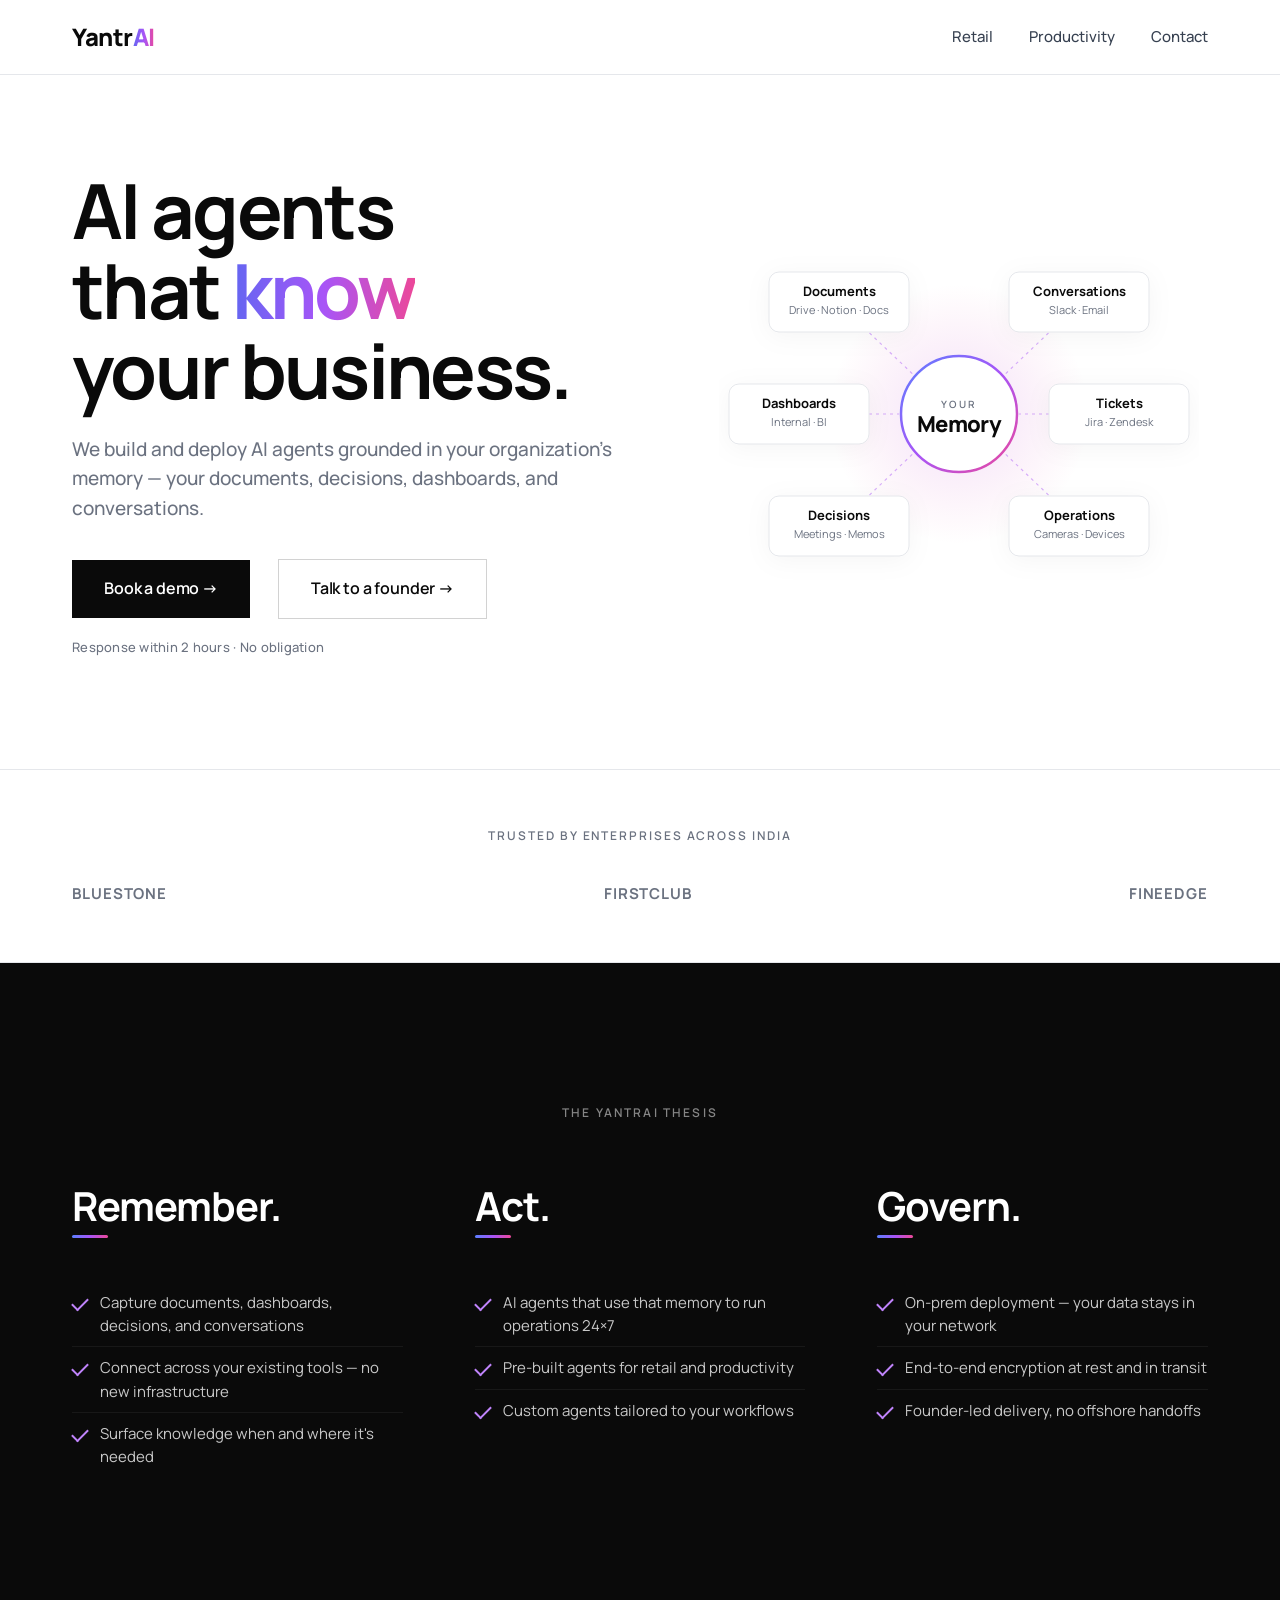
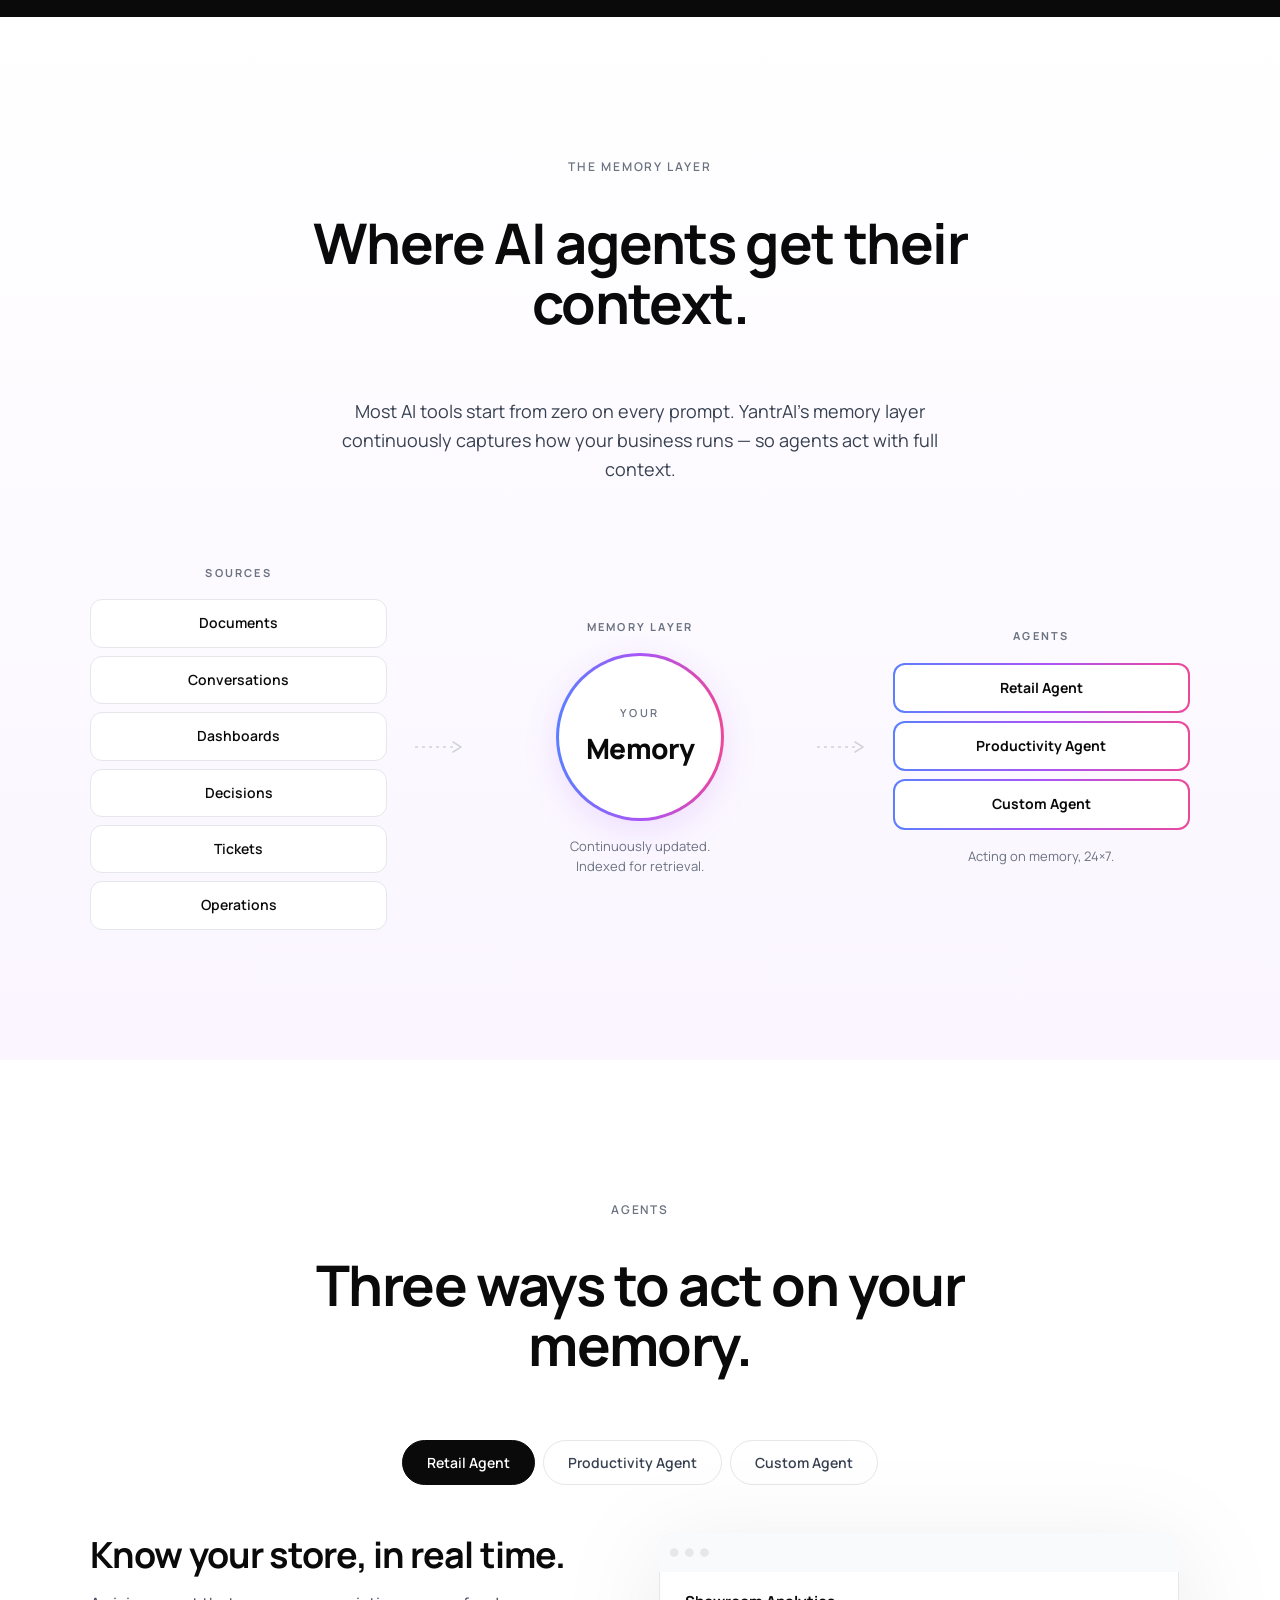
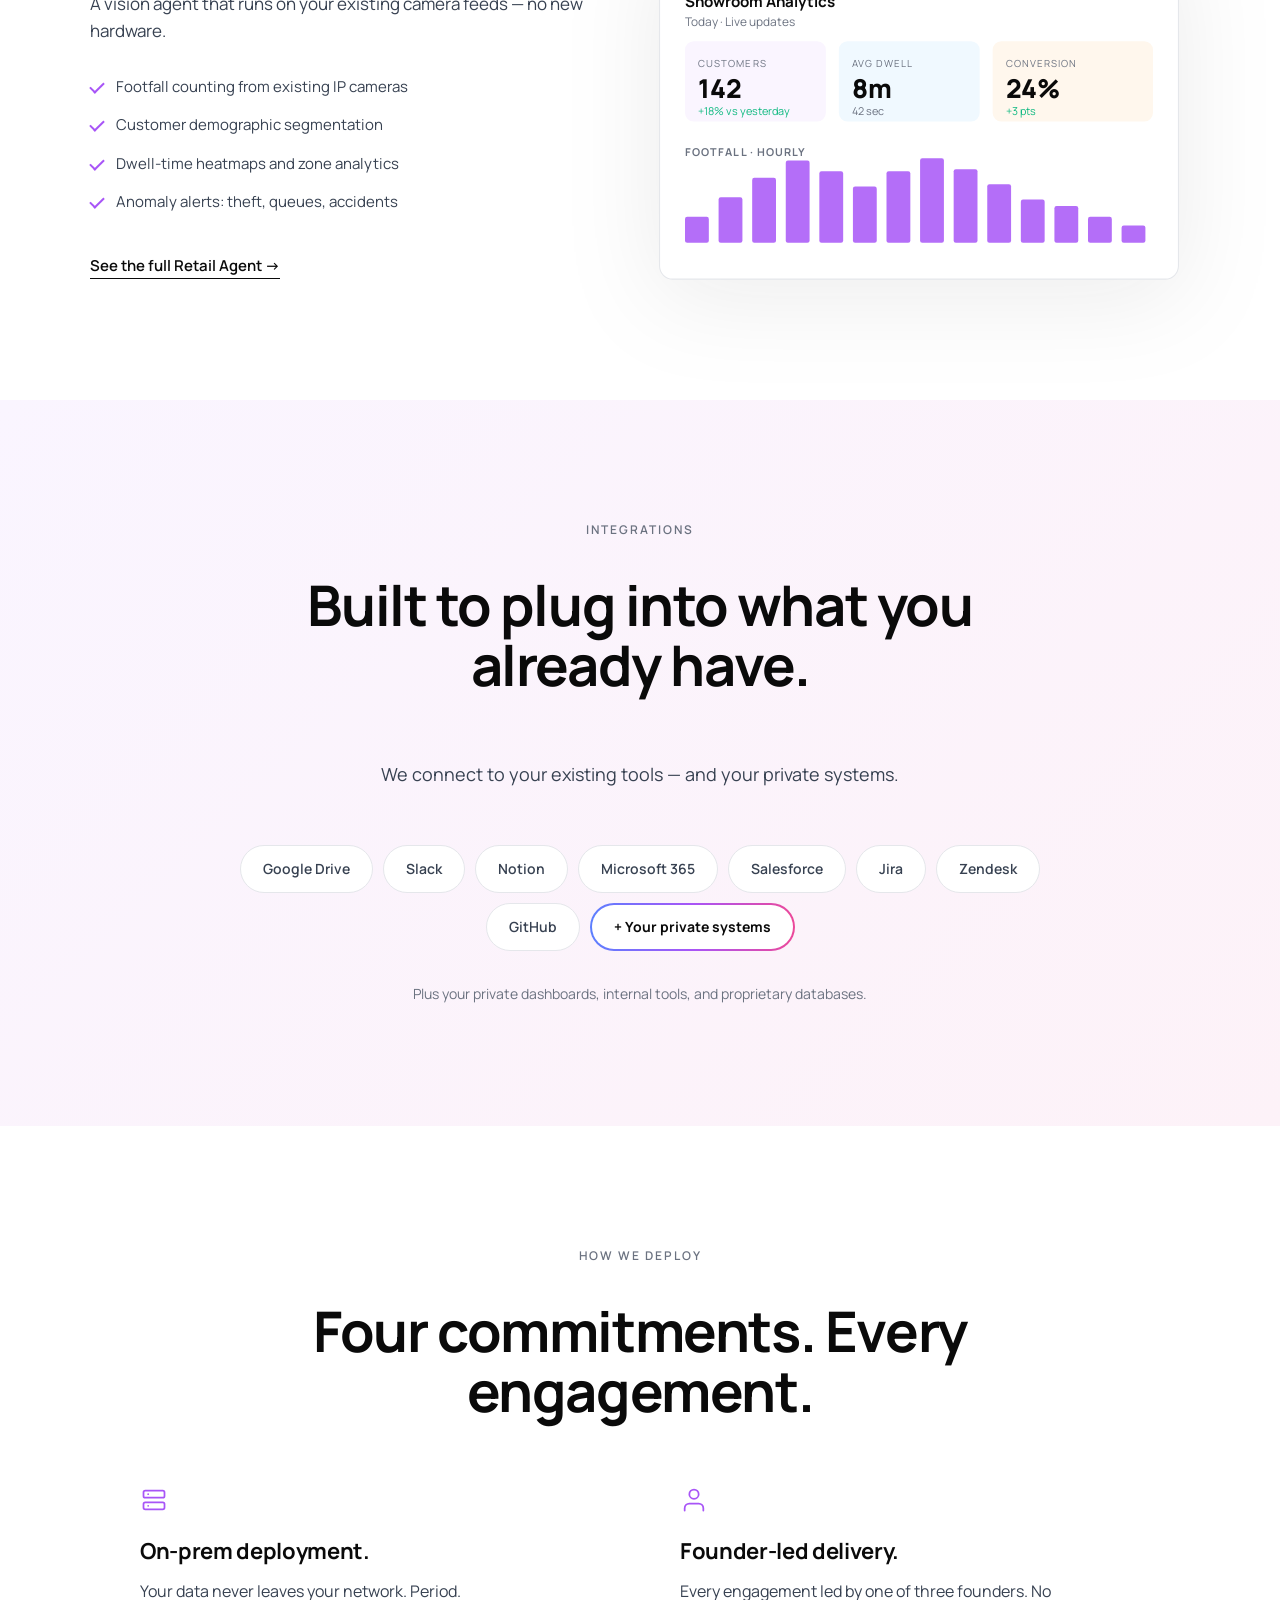
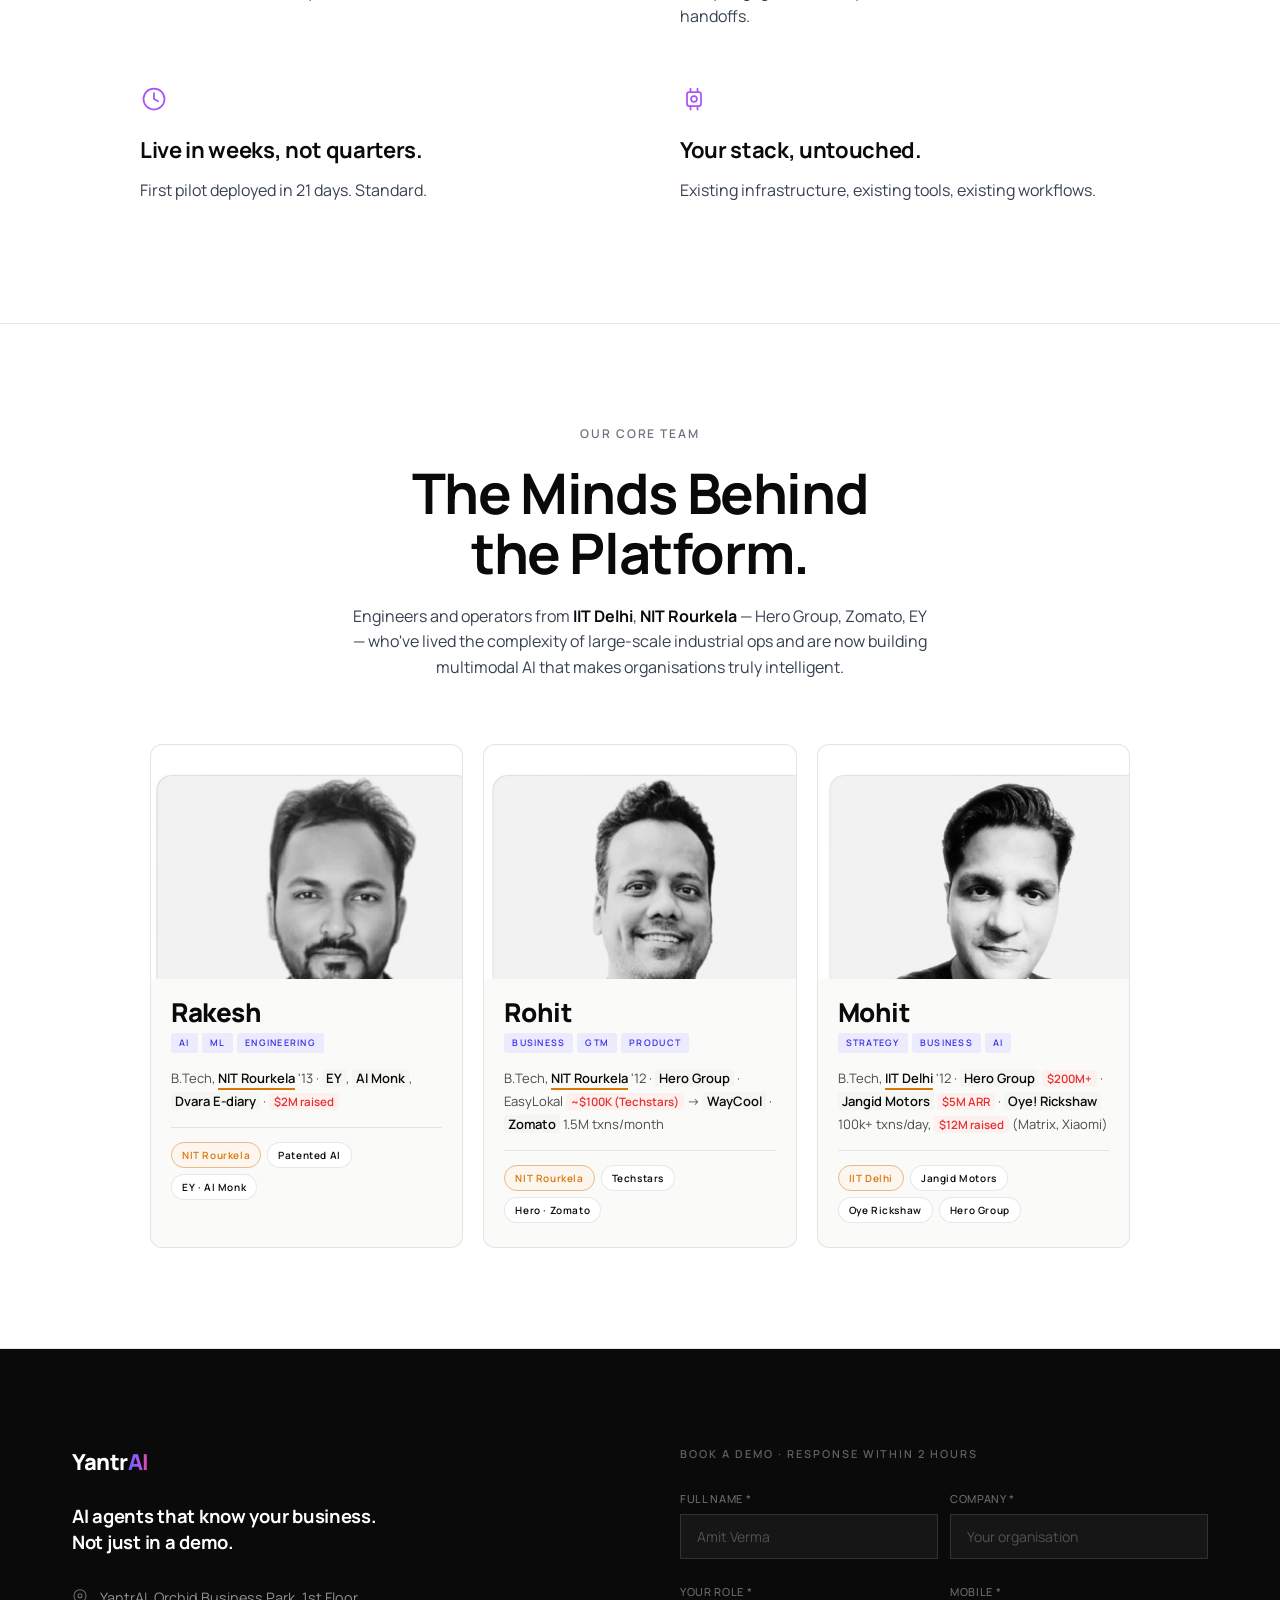
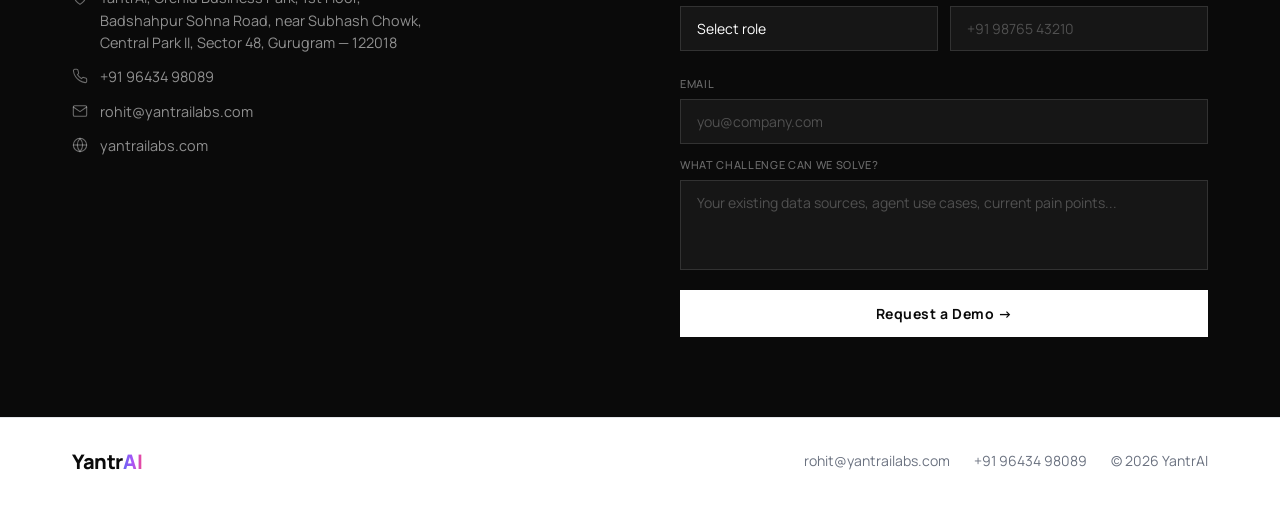
==== index.html @ 24aa90ea "Initial commit: YantrAI marketing website Sections: - Hero with memory graph illustration - Three pi" ====
<!DOCTYPE html>
<html lang="en">
<head>
  <meta charset="UTF-8" />
  <meta name="viewport" content="width=device-width, initial-scale=1.0" />
  <title>YantrAI — AI agents that run your operations</title>
  <meta name="description" content="AI agents that work 24x7 on your existing infrastructure. Founder-led delivery for enterprises." />
  <link rel="preconnect" href="https://fonts.googleapis.com" />
  <link rel="preconnect" href="https://fonts.gstatic.com" crossorigin />
  <link href="https://fonts.googleapis.com/css2?family=Manrope:wght@400;500;600;700;800&display=swap" rel="stylesheet" />
  <link rel="stylesheet" href="styles.css" />
</head>
<body>
  <header class="nav">
    <div class="nav-inner">
      <a href="/" class="logo" aria-label="YantrAI home">
        <span>Yantr</span><span class="grad">AI</span>
      </a>
      <nav class="nav-links">
        <a href="retail-agent.html">Retail</a>
        <a href="productivity-agent.html">Productivity</a>
        <a href="contact.html">Contact</a>
      </nav>
    </div>
  </header>

  <main>
    <section class="hero hero-2col">
      <div class="container hero-grid">
        <div class="hero-copy">
          <h1>AI agents that <span class="grad-text">know</span> your business.</h1>
          <p class="hero-sub">We build and deploy AI agents grounded in your organization's memory — your documents, decisions, dashboards, and conversations.</p>
          <div class="hero-ctas">
            <a href="#book-demo" class="btn btn-primary">Book a demo →</a>
            <a href="tel:+919643498089" class="btn btn-secondary">Talk to a founder →</a>
          </div>
          <p class="hero-promise">Response within 2 hours · No obligation</p>
        </div>
        <div class="hero-visual" aria-hidden="true">
          <svg viewBox="0 0 480 420" class="memory-graph" xmlns="http://www.w3.org/2000/svg">
            <defs>
              <linearGradient id="memGrad" x1="0%" y1="0%" x2="100%" y2="100%">
                <stop offset="0%" stop-color="#5B7FFF"/>
                <stop offset="50%" stop-color="#A855F7"/>
                <stop offset="100%" stop-color="#EC4899"/>
              </linearGradient>
              <radialGradient id="memGlow" cx="50%" cy="50%">
                <stop offset="0%" stop-color="#A855F7" stop-opacity="0.18"/>
                <stop offset="100%" stop-color="#EC4899" stop-opacity="0"/>
              </radialGradient>
            </defs>
            <circle cx="240" cy="210" r="130" fill="url(#memGlow)"/>
            <g class="flow-lines" stroke="#A855F7" stroke-width="1.2" stroke-dasharray="3 4" fill="none" opacity="0.45">
              <line x1="120" y1="100" x2="220" y2="195"/>
              <line x1="360" y1="100" x2="260" y2="195"/>
              <line x1="80" y1="210" x2="180" y2="210"/>
              <line x1="400" y1="210" x2="300" y2="210"/>
              <line x1="120" y1="320" x2="220" y2="225"/>
              <line x1="360" y1="320" x2="260" y2="225"/>
            </g>
            <circle cx="240" cy="210" r="58" fill="#FFFFFF" stroke="url(#memGrad)" stroke-width="2.5"/>
            <text x="240" y="204" text-anchor="middle" font-family="Manrope, sans-serif" font-weight="600" font-size="10" fill="#6B7280" letter-spacing="2.5">YOUR</text>
            <text x="240" y="228" text-anchor="middle" font-family="Manrope, sans-serif" font-weight="800" font-size="22" fill="#0A0A0A" letter-spacing="-0.6">Memory</text>
            <g class="sat-card">
              <rect x="50" y="68" width="140" height="60" rx="10" fill="#FFFFFF" stroke="#E5E7EB"/>
              <text x="120" y="92" text-anchor="middle" font-family="Manrope, sans-serif" font-weight="700" font-size="13" fill="#0A0A0A">Documents</text>
              <text x="120" y="110" text-anchor="middle" font-family="Manrope, sans-serif" font-size="11" fill="#6B7280">Drive · Notion · Docs</text>
            </g>
            <g class="sat-card">
              <rect x="290" y="68" width="140" height="60" rx="10" fill="#FFFFFF" stroke="#E5E7EB"/>
              <text x="360" y="92" text-anchor="middle" font-family="Manrope, sans-serif" font-weight="700" font-size="13" fill="#0A0A0A">Conversations</text>
              <text x="360" y="110" text-anchor="middle" font-family="Manrope, sans-serif" font-size="11" fill="#6B7280">Slack · Email</text>
            </g>
            <g class="sat-card">
              <rect x="10" y="180" width="140" height="60" rx="10" fill="#FFFFFF" stroke="#E5E7EB"/>
              <text x="80" y="204" text-anchor="middle" font-family="Manrope, sans-serif" font-weight="700" font-size="13" fill="#0A0A0A">Dashboards</text>
              <text x="80" y="222" text-anchor="middle" font-family="Manrope, sans-serif" font-size="11" fill="#6B7280">Internal · BI</text>
            </g>
            <g class="sat-card">
              <rect x="330" y="180" width="140" height="60" rx="10" fill="#FFFFFF" stroke="#E5E7EB"/>
              <text x="400" y="204" text-anchor="middle" font-family="Manrope, sans-serif" font-weight="700" font-size="13" fill="#0A0A0A">Tickets</text>
              <text x="400" y="222" text-anchor="middle" font-family="Manrope, sans-serif" font-size="11" fill="#6B7280">Jira · Zendesk</text>
            </g>
            <g class="sat-card">
              <rect x="50" y="292" width="140" height="60" rx="10" fill="#FFFFFF" stroke="#E5E7EB"/>
              <text x="120" y="316" text-anchor="middle" font-family="Manrope, sans-serif" font-weight="700" font-size="13" fill="#0A0A0A">Decisions</text>
              <text x="120" y="334" text-anchor="middle" font-family="Manrope, sans-serif" font-size="11" fill="#6B7280">Meetings · Memos</text>
            </g>
            <g class="sat-card">
              <rect x="290" y="292" width="140" height="60" rx="10" fill="#FFFFFF" stroke="#E5E7EB"/>
              <text x="360" y="316" text-anchor="middle" font-family="Manrope, sans-serif" font-weight="700" font-size="13" fill="#0A0A0A">Operations</text>
              <text x="360" y="334" text-anchor="middle" font-family="Manrope, sans-serif" font-size="11" fill="#6B7280">Cameras · Devices</text>
            </g>
          </svg>
        </div>
      </div>
    </section>

    <section class="logos-section">
      <div class="container">
        <p class="eyebrow centered">Trusted by enterprises across India</p>
        <div class="logos">
          <span>BLUESTONE</span>
          <span>FIRSTCLUB</span>
          <span>FINEEDGE</span>
        </div>
      </div>
    </section>

    <section class="pillars-dark" id="thesis">
      <div class="container">
        <p class="eyebrow-light reveal">The YantrAI thesis</p>
        <div class="pillars-grid">
          <div class="pillar reveal">
            <h3>Remember.</h3>
            <ul class="pillar-list">
              <li>Capture documents, dashboards, decisions, and conversations</li>
              <li>Connect across your existing tools — no new infrastructure</li>
              <li>Surface knowledge when and where it's needed</li>
            </ul>
          </div>
          <div class="pillar reveal">
            <h3>Act.</h3>
            <ul class="pillar-list">
              <li>AI agents that use that memory to run operations 24×7</li>
              <li>Pre-built agents for retail and productivity</li>
              <li>Custom agents tailored to your workflows</li>
            </ul>
          </div>
          <div class="pillar reveal">
            <h3>Govern.</h3>
            <ul class="pillar-list">
              <li>On-prem deployment — your data stays in your network</li>
              <li>End-to-end encryption at rest and in transit</li>
              <li>Founder-led delivery, no offshore handoffs</li>
            </ul>
          </div>
        </div>
      </div>
    </section>

    <section class="memory-layer" id="memory-layer">
      <div class="container">
        <div class="memory-layer-head reveal">
          <p class="eyebrow centered">The memory layer</p>
          <h2 class="section-h centered">Where AI agents get their context.</h2>
          <p class="section-sub">Most AI tools start from zero on every prompt. YantrAI's memory layer continuously captures how your business runs — so agents act with full context.</p>
        </div>
        <div class="memory-flow reveal">
          <div class="flow-col">
            <p class="flow-label">Sources</p>
            <div class="flow-cards">
              <div class="flow-card">Documents</div>
              <div class="flow-card">Conversations</div>
              <div class="flow-card">Dashboards</div>
              <div class="flow-card">Decisions</div>
              <div class="flow-card">Tickets</div>
              <div class="flow-card">Operations</div>
            </div>
          </div>
          <div class="flow-arrow" aria-hidden="true">
            <svg viewBox="0 0 48 12" xmlns="http://www.w3.org/2000/svg" fill="none">
              <line x1="0" y1="6" x2="40" y2="6" stroke="#D1D5DB" stroke-width="1.5" stroke-dasharray="3 4"/>
              <path d="M 38 1 L 46 6 L 38 11" stroke="#D1D5DB" stroke-width="1.5" stroke-linecap="round" stroke-linejoin="round"/>
            </svg>
          </div>
          <div class="flow-col flow-col--center">
            <p class="flow-label">Memory layer</p>
            <div class="memory-core">
              <span class="memory-core-label">YOUR</span>
              <span class="memory-core-name">Memory</span>
            </div>
            <p class="memory-core-sub">Continuously updated.<br />Indexed for retrieval.</p>
          </div>
          <div class="flow-arrow" aria-hidden="true">
            <svg viewBox="0 0 48 12" xmlns="http://www.w3.org/2000/svg" fill="none">
              <line x1="0" y1="6" x2="40" y2="6" stroke="#D1D5DB" stroke-width="1.5" stroke-dasharray="3 4"/>
              <path d="M 38 1 L 46 6 L 38 11" stroke="#D1D5DB" stroke-width="1.5" stroke-linecap="round" stroke-linejoin="round"/>
            </svg>
          </div>
          <div class="flow-col">
            <p class="flow-label">Agents</p>
            <div class="flow-cards">
              <div class="flow-card flow-card--accent">Retail Agent</div>
              <div class="flow-card flow-card--accent">Productivity Agent</div>
              <div class="flow-card flow-card--accent">Custom Agent</div>
            </div>
            <p class="flow-col-foot">Acting on memory, 24×7.</p>
          </div>
        </div>
      </div>
    </section>

    <section class="agents-section" id="agents">
      <div class="container">
        <div class="agents-head reveal">
          <p class="eyebrow centered">Agents</p>
          <h2 class="section-h centered">Three ways to act on your memory.</h2>
        </div>
        <div class="agent-tabs reveal">
          <div class="tab-buttons" role="tablist">
            <button class="tab-btn is-active" data-tab="retail" role="tab" aria-selected="true">Retail Agent</button>
            <button class="tab-btn" data-tab="productivity" role="tab" aria-selected="false">Productivity Agent</button>
            <button class="tab-btn" data-tab="custom" role="tab" aria-selected="false">Custom Agent</button>
          </div>

          <div class="tab-panel is-active" data-panel="retail" role="tabpanel">
            <div class="tab-content">
              <div class="tab-text">
                <h3>Know your store, in real time.</h3>
                <p class="tab-lead">A vision agent that runs on your existing camera feeds — no new hardware.</p>
                <ul class="agent-caps">
                  <li>Footfall counting from existing IP cameras</li>
                  <li>Customer demographic segmentation</li>
                  <li>Dwell-time heatmaps and zone analytics</li>
                  <li>Anomaly alerts: theft, queues, accidents</li>
                </ul>
                <a href="retail-agent.html" class="link-arrow">See the full Retail Agent →</a>
              </div>
              <div class="tab-visual">
                <svg viewBox="0 0 480 320" class="agent-mock" xmlns="http://www.w3.org/2000/svg">
                  <rect x="0.5" y="0.5" width="479" height="319" rx="12" fill="#FFFFFF" stroke="#E5E7EB"/>
                  <rect x="0" y="0" width="480" height="36" rx="12" fill="#F9FAFB"/>
                  <rect x="0" y="24" width="480" height="12" fill="#F9FAFB"/>
                  <circle cx="14" cy="18" r="4" fill="#E5E7EB"/>
                  <circle cx="28" cy="18" r="4" fill="#E5E7EB"/>
                  <circle cx="42" cy="18" r="4" fill="#E5E7EB"/>
                  <text x="24" y="68" font-family="Manrope, sans-serif" font-weight="700" font-size="14" fill="#0A0A0A">Showroom Analytics</text>
                  <text x="24" y="86" font-family="Manrope, sans-serif" font-size="11" fill="#6B7280">Today · Live updates</text>
                  <g>
                    <rect x="24" y="100" width="130" height="74" rx="8" fill="#FAF5FF"/>
                    <text x="36" y="124" font-family="Manrope, sans-serif" font-size="9" fill="#6B7280" letter-spacing="1">CUSTOMERS</text>
                    <text x="36" y="152" font-family="Manrope, sans-serif" font-weight="800" font-size="24" fill="#0A0A0A">142</text>
                    <text x="36" y="168" font-family="Manrope, sans-serif" font-size="10" fill="#10B981">+18% vs yesterday</text>
                  </g>
                  <g>
                    <rect x="166" y="100" width="130" height="74" rx="8" fill="#F0F9FF"/>
                    <text x="178" y="124" font-family="Manrope, sans-serif" font-size="9" fill="#6B7280" letter-spacing="1">AVG DWELL</text>
                    <text x="178" y="152" font-family="Manrope, sans-serif" font-weight="800" font-size="24" fill="#0A0A0A">8m</text>
                    <text x="178" y="168" font-family="Manrope, sans-serif" font-size="10" fill="#6B7280">42 sec</text>
                  </g>
                  <g>
                    <rect x="308" y="100" width="148" height="74" rx="8" fill="#FFF7ED"/>
                    <text x="320" y="124" font-family="Manrope, sans-serif" font-size="9" fill="#6B7280" letter-spacing="1">CONVERSION</text>
                    <text x="320" y="152" font-family="Manrope, sans-serif" font-weight="800" font-size="24" fill="#0A0A0A">24%</text>
                    <text x="320" y="168" font-family="Manrope, sans-serif" font-size="10" fill="#10B981">+3 pts</text>
                  </g>
                  <text x="24" y="206" font-family="Manrope, sans-serif" font-size="10" font-weight="700" fill="#6B7280" letter-spacing="1">FOOTFALL · HOURLY</text>
                  <g fill="#A855F7" opacity="0.85">
                    <rect x="24" y="262" width="22" height="24" rx="2"/>
                    <rect x="55" y="244" width="22" height="42" rx="2"/>
                    <rect x="86" y="226" width="22" height="60" rx="2"/>
                    <rect x="117" y="210" width="22" height="76" rx="2"/>
                    <rect x="148" y="220" width="22" height="66" rx="2"/>
                    <rect x="179" y="234" width="22" height="52" rx="2"/>
                    <rect x="210" y="220" width="22" height="66" rx="2"/>
                    <rect x="241" y="208" width="22" height="78" rx="2"/>
                    <rect x="272" y="218" width="22" height="68" rx="2"/>
                    <rect x="303" y="232" width="22" height="54" rx="2"/>
                    <rect x="334" y="246" width="22" height="40" rx="2"/>
                    <rect x="365" y="252" width="22" height="34" rx="2"/>
                    <rect x="396" y="262" width="22" height="24" rx="2"/>
                    <rect x="427" y="270" width="22" height="16" rx="2"/>
                  </g>
                </svg>
              </div>
            </div>
          </div>

          <div class="tab-panel" data-panel="productivity" role="tabpanel">
            <div class="tab-content">
              <div class="tab-text">
                <h3>Know your team, in real time.</h3>
                <p class="tab-lead">A productivity agent on existing devices. No screenshots. No keystroke logs.</p>
                <ul class="agent-caps">
                  <li>Focused-work measurement (no screen capture, no keystrokes)</li>
                  <li>Meeting load and context-switch tracking</li>
                  <li>Output trend analysis</li>
                  <li>Manager dashboard with team and individual views</li>
                </ul>
                <a href="productivity-agent.html" class="link-arrow">See the full Productivity Agent →</a>
              </div>
              <div class="tab-visual">
                <svg viewBox="0 0 480 320" class="agent-mock" xmlns="http://www.w3.org/2000/svg">
                  <rect x="0.5" y="0.5" width="479" height="319" rx="12" fill="#FFFFFF" stroke="#E5E7EB"/>
                  <rect x="0" y="0" width="480" height="36" rx="12" fill="#F9FAFB"/>
                  <rect x="0" y="24" width="480" height="12" fill="#F9FAFB"/>
                  <circle cx="14" cy="18" r="4" fill="#E5E7EB"/>
                  <circle cx="28" cy="18" r="4" fill="#E5E7EB"/>
                  <circle cx="42" cy="18" r="4" fill="#E5E7EB"/>
                  <text x="24" y="68" font-family="Manrope, sans-serif" font-weight="700" font-size="14" fill="#0A0A0A">Team Productivity</text>
                  <text x="24" y="86" font-family="Manrope, sans-serif" font-size="11" fill="#6B7280">Last 7 days</text>
                  <text x="24" y="160" font-family="Manrope, sans-serif" font-size="60" font-weight="800" fill="#0A0A0A" letter-spacing="-2">65%</text>
                  <text x="24" y="184" font-family="Manrope, sans-serif" font-size="10" fill="#6B7280" letter-spacing="1">AVG FOCUSED WORK</text>
                  <text x="24" y="200" font-family="Manrope, sans-serif" font-size="10" fill="#10B981">+5 pts vs last week</text>
                  <rect x="24" y="222" width="200" height="74" rx="8" fill="#FAF5FF"/>
                  <text x="36" y="244" font-family="Manrope, sans-serif" font-size="9" font-weight="700" fill="#6B7280" letter-spacing="1">7-DAY TREND</text>
                  <path d="M 36 282 L 64 270 L 92 274 L 120 258 L 148 252 L 176 264 L 204 246 L 212 248" stroke="#A855F7" stroke-width="2" fill="none"/>
                  <g>
                    <text x="252" y="120" font-family="Manrope, sans-serif" font-size="9" font-weight="700" fill="#6B7280" letter-spacing="1">TOP CONTRIBUTORS</text>
                    <circle cx="262" cy="148" r="10" fill="#F3F4F6"/>
                    <text x="280" y="152" font-family="Manrope, sans-serif" font-size="12" font-weight="600" fill="#0A0A0A">Aisha</text>
                    <rect x="328" y="144" width="100" height="6" rx="3" fill="#F3F4F6"/>
                    <rect x="328" y="144" width="84" height="6" rx="3" fill="#A855F7"/>
                    <text x="438" y="152" font-family="Manrope, sans-serif" font-size="11" fill="#6B7280">84%</text>
                    <circle cx="262" cy="180" r="10" fill="#F3F4F6"/>
                    <text x="280" y="184" font-family="Manrope, sans-serif" font-size="12" font-weight="600" fill="#0A0A0A">Vikram</text>
                    <rect x="328" y="176" width="100" height="6" rx="3" fill="#F3F4F6"/>
                    <rect x="328" y="176" width="76" height="6" rx="3" fill="#A855F7"/>
                    <text x="438" y="184" font-family="Manrope, sans-serif" font-size="11" fill="#6B7280">76%</text>
                    <circle cx="262" cy="212" r="10" fill="#F3F4F6"/>
                    <text x="280" y="216" font-family="Manrope, sans-serif" font-size="12" font-weight="600" fill="#0A0A0A">Reena</text>
                    <rect x="328" y="208" width="100" height="6" rx="3" fill="#F3F4F6"/>
                    <rect x="328" y="208" width="68" height="6" rx="3" fill="#A855F7"/>
                    <text x="438" y="216" font-family="Manrope, sans-serif" font-size="11" fill="#6B7280">68%</text>
                    <circle cx="262" cy="244" r="10" fill="#F3F4F6"/>
                    <text x="280" y="248" font-family="Manrope, sans-serif" font-size="12" font-weight="600" fill="#0A0A0A">Karthik</text>
                    <rect x="328" y="240" width="100" height="6" rx="3" fill="#F3F4F6"/>
                    <rect x="328" y="240" width="58" height="6" rx="3" fill="#A855F7"/>
                    <text x="438" y="248" font-family="Manrope, sans-serif" font-size="11" fill="#6B7280">58%</text>
                  </g>
                </svg>
              </div>
            </div>
          </div>

          <div class="tab-panel" data-panel="custom" role="tabpanel">
            <div class="tab-content">
              <div class="tab-text">
                <h3>Built for your unique workflows.</h3>
                <p class="tab-lead">Domain-specific agents designed by founders, deployed on your stack, iterated in days.</p>
                <ul class="agent-caps">
                  <li>Healthcare, manufacturing, finance, ops — agents tailored to the work</li>
                  <li>On-prem deployment, your data stays yours</li>
                  <li>Founder-led design and build</li>
                  <li>First working version in 14–21 days</li>
                </ul>
                <a href="contact.html" class="link-arrow">Talk to a founder →</a>
              </div>
              <div class="tab-visual">
                <svg viewBox="0 0 480 320" class="agent-mock" xmlns="http://www.w3.org/2000/svg">
                  <defs>
                    <linearGradient id="customAccent" x1="0%" y1="0%" x2="100%" y2="0%">
                      <stop offset="0%" stop-color="#5B7FFF"/>
                      <stop offset="100%" stop-color="#EC4899"/>
                    </linearGradient>
                  </defs>
                  <rect x="0.5" y="0.5" width="479" height="319" rx="12" fill="#FFFFFF" stroke="#E5E7EB"/>
                  <rect x="0" y="0" width="480" height="36" rx="12" fill="#F9FAFB"/>
                  <rect x="0" y="24" width="480" height="12" fill="#F9FAFB"/>
                  <circle cx="14" cy="18" r="4" fill="#E5E7EB"/>
                  <circle cx="28" cy="18" r="4" fill="#E5E7EB"/>
                  <circle cx="42" cy="18" r="4" fill="#E5E7EB"/>
                  <text x="24" y="68" font-family="Manrope, sans-serif" font-weight="700" font-size="14" fill="#0A0A0A">Agent: Healthcare Triage</text>
                  <text x="24" y="86" font-family="Manrope, sans-serif" font-size="11" fill="#6B7280">Custom · v1.2 · Active</text>
                  <g>
                    <rect x="24" y="110" width="130" height="80" rx="10" fill="#FAF5FF" stroke="#E9D5FF"/>
                    <text x="40" y="132" font-family="Manrope, sans-serif" font-size="9" font-weight="700" fill="#6B7280" letter-spacing="1">SOURCE</text>
                    <text x="40" y="154" font-family="Manrope, sans-serif" font-size="13" font-weight="700" fill="#0A0A0A">Patient Records</text>
                    <text x="40" y="172" font-family="Manrope, sans-serif" font-size="11" fill="#6B7280">EHR · Notes · Labs</text>
                  </g>
                  <line x1="156" y1="150" x2="178" y2="150" stroke="#D1D5DB" stroke-width="1.5" stroke-dasharray="3 3"/>
                  <g>
                    <rect x="180" y="106" width="130" height="88" rx="10" fill="#FFFFFF" stroke="url(#customAccent)" stroke-width="2"/>
                    <text x="196" y="128" font-family="Manrope, sans-serif" font-size="9" font-weight="700" fill="#6B7280" letter-spacing="1">AGENT</text>
                    <text x="196" y="152" font-family="Manrope, sans-serif" font-size="13" font-weight="700" fill="#0A0A0A">Triage Reasoner</text>
                    <text x="196" y="170" font-family="Manrope, sans-serif" font-size="11" fill="#6B7280">Memory + LLM</text>
                    <text x="196" y="186" font-family="Manrope, sans-serif" font-size="10" fill="#10B981">● running</text>
                  </g>
                  <line x1="312" y1="150" x2="334" y2="150" stroke="#D1D5DB" stroke-width="1.5" stroke-dasharray="3 3"/>
                  <g>
                    <rect x="336" y="110" width="120" height="80" rx="10" fill="#F0FDF4" stroke="#BBF7D0"/>
                    <text x="352" y="132" font-family="Manrope, sans-serif" font-size="9" font-weight="700" fill="#6B7280" letter-spacing="1">ACTION</text>
                    <text x="352" y="154" font-family="Manrope, sans-serif" font-size="13" font-weight="700" fill="#0A0A0A">Priority Queue</text>
                    <text x="352" y="172" font-family="Manrope, sans-serif" font-size="11" fill="#6B7280">Slack · EHR</text>
                  </g>
                  <rect x="24" y="216" width="432" height="84" rx="10" fill="#F9FAFB"/>
                  <text x="40" y="238" font-family="Manrope, sans-serif" font-size="9" font-weight="700" fill="#6B7280" letter-spacing="1">RECENT TRIAGE</text>
                  <text x="40" y="262" font-family="Manrope, sans-serif" font-size="12" fill="#0A0A0A">Patient 4012 → Urgent · Cardiology</text>
                  <text x="40" y="282" font-family="Manrope, sans-serif" font-size="12" fill="#0A0A0A">Patient 4013 → Routine · Annual checkup</text>
                </svg>
              </div>
            </div>
          </div>
        </div>
      </div>
    </section>

    <section class="connectors">
      <div class="container">
        <div class="connectors-head reveal">
          <p class="eyebrow centered">Integrations</p>
          <h2 class="section-h centered">Built to plug into what you already have.</h2>
          <p class="section-sub">We connect to your existing tools — and your private systems.</p>
        </div>
        <div class="connectors-strip reveal">
          <div class="conn-chip">Google Drive</div>
          <div class="conn-chip">Slack</div>
          <div class="conn-chip">Notion</div>
          <div class="conn-chip">Microsoft 365</div>
          <div class="conn-chip">Salesforce</div>
          <div class="conn-chip">Jira</div>
          <div class="conn-chip">Zendesk</div>
          <div class="conn-chip">GitHub</div>
          <div class="conn-chip conn-chip--accent">+ Your private systems</div>
        </div>
        <p class="connectors-foot reveal">Plus your private dashboards, internal tools, and proprietary databases.</p>
      </div>
    </section>

    <section class="commitments">
      <div class="container">
        <div class="commitments-head reveal">
          <p class="eyebrow centered">How we deploy</p>
          <h2 class="section-h centered">Four commitments. Every engagement.</h2>
        </div>
        <div class="commitments-grid">
          <div class="commit-card reveal">
            <div class="commit-icon" aria-hidden="true">
              <svg viewBox="0 0 24 24" fill="none" stroke="currentColor" stroke-width="1.5" stroke-linecap="round" stroke-linejoin="round">
                <rect x="3" y="4" width="18" height="6" rx="1.5"/>
                <rect x="3" y="14" width="18" height="6" rx="1.5"/>
                <line x1="7" y1="7" x2="7.01" y2="7"/>
                <line x1="7" y1="17" x2="7.01" y2="17"/>
              </svg>
            </div>
            <h3>On-prem deployment.</h3>
            <p>Your data never leaves your network. Period.</p>
          </div>
          <div class="commit-card reveal">
            <div class="commit-icon" aria-hidden="true">
              <svg viewBox="0 0 24 24" fill="none" stroke="currentColor" stroke-width="1.5" stroke-linecap="round" stroke-linejoin="round">
                <path d="M20 21v-2a4 4 0 0 0-4-4H8a4 4 0 0 0-4 4v2"/>
                <circle cx="12" cy="7" r="4"/>
              </svg>
            </div>
            <h3>Founder-led delivery.</h3>
            <p>Every engagement led by one of three founders. No handoffs.</p>
          </div>
          <div class="commit-card reveal">
            <div class="commit-icon" aria-hidden="true">
              <svg viewBox="0 0 24 24" fill="none" stroke="currentColor" stroke-width="1.5" stroke-linecap="round" stroke-linejoin="round">
                <circle cx="12" cy="12" r="9"/>
                <polyline points="12 7 12 12 15.5 14"/>
              </svg>
            </div>
            <h3>Live in weeks, not quarters.</h3>
            <p>First pilot deployed in 21 days. Standard.</p>
          </div>
          <div class="commit-card reveal">
            <div class="commit-icon" aria-hidden="true">
              <svg viewBox="0 0 24 24" fill="none" stroke="currentColor" stroke-width="1.5" stroke-linecap="round" stroke-linejoin="round">
                <path d="M9 6V3M15 6V3M9 21v-3M15 21v-3"/>
                <rect x="6" y="6" width="12" height="12" rx="2"/>
                <circle cx="12" cy="12" r="2.5"/>
              </svg>
            </div>
            <h3>Your stack, untouched.</h3>
            <p>Existing infrastructure, existing tools, existing workflows.</p>
          </div>
        </div>
      </div>
    </section>

    <section id="team" class="team-section">
      <div class="team-inner">
        <div class="team-header-block reveal">
          <p class="eyebrow centered">Our Core Team</p>
          <h2 class="section-h centered">The Minds Behind<br />the Platform.</h2>
          <p class="section-sub team-sub">Engineers and operators from <strong>IIT Delhi</strong>, <strong>NIT Rourkela</strong> — Hero Group, Zomato, EY — who've lived the complexity of large-scale industrial ops and are now building multimodal AI that makes organisations truly intelligent.</p>
        </div>
        <div class="team-cards">
          <div class="tc reveal">
            <div class="tc-photo">
              <img src="assets/team/rakesh.png" alt="Rakesh — Co-founder, YantrAI" />
            </div>
            <div class="tc-body">
              <div class="tc-name">Rakesh</div>
              <div class="tc-tags">
                <span class="tc-tag">AI</span>
                <span class="tc-tag">ML</span>
                <span class="tc-tag">Engineering</span>
              </div>
              <p class="tc-bio">
                B.Tech, <span class="hl-college">NIT Rourkela</span> '13 · <span class="hl-company">EY</span>, <span class="hl-company">AI Monk</span>, <span class="hl-company">Dvara E-diary</span> · <span class="metric">$2M raised</span>
              </p>
              <div class="tc-creds">
                <span class="tc-cred amber">NIT Rourkela</span>
                <span class="tc-cred">Patented AI</span>
                <span class="tc-cred">EY · AI Monk</span>
              </div>
            </div>
          </div>

          <div class="tc reveal">
            <div class="tc-photo">
              <img src="assets/team/rohit.png" alt="Rohit — Co-founder, YantrAI" />
            </div>
            <div class="tc-body">
              <div class="tc-name">Rohit</div>
              <div class="tc-tags">
                <span class="tc-tag">Business</span>
                <span class="tc-tag">GTM</span>
                <span class="tc-tag">Product</span>
              </div>
              <p class="tc-bio">
                B.Tech, <span class="hl-college">NIT Rourkela</span> '12 · <span class="hl-company">Hero Group</span> · EasyLokal <span class="metric">~$100K (Techstars)</span> → <span class="hl-company">WayCool</span> · <span class="hl-company">Zomato</span> 1.5M txns/month
              </p>
              <div class="tc-creds">
                <span class="tc-cred amber">NIT Rourkela</span>
                <span class="tc-cred">Techstars</span>
                <span class="tc-cred">Hero · Zomato</span>
              </div>
            </div>
          </div>

          <div class="tc reveal">
            <div class="tc-photo">
              <img src="assets/team/mohit.png" alt="Mohit — Co-founder, YantrAI" />
            </div>
            <div class="tc-body">
              <div class="tc-name">Mohit</div>
              <div class="tc-tags">
                <span class="tc-tag">Strategy</span>
                <span class="tc-tag">Business</span>
                <span class="tc-tag">AI</span>
              </div>
              <p class="tc-bio">
                B.Tech, <span class="hl-college">IIT Delhi</span> '12 · <span class="hl-company">Hero Group</span> <span class="metric">$200M+</span> · <span class="hl-company">Jangid Motors</span> <span class="metric">$5M ARR</span> · <span class="hl-company">Oye! Rickshaw</span> 100k+ txns/day, <span class="metric">$12M raised</span> (Matrix, Xiaomi)
              </p>
              <div class="tc-creds">
                <span class="tc-cred amber">IIT Delhi</span>
                <span class="tc-cred">Jangid Motors</span>
                <span class="tc-cred">Oye Rickshaw</span>
                <span class="tc-cred">Hero Group</span>
              </div>
            </div>
          </div>
        </div>
      </div>
    </section>

    <section id="book-demo" class="demo-section">
      <div class="demo-top">
        <div class="demo-brand">
          <a href="/" class="logo logo-on-dark">
            <span>Yantr</span><span class="grad">AI</span>
          </a>
          <div class="demo-tagline">AI agents that know your business.<br />Not just in a demo.</div>
          <div class="demo-details">
            <div class="demo-detail"><span class="di" aria-hidden="true">
              <svg viewBox="0 0 24 24" width="16" height="16" fill="none" stroke="currentColor" stroke-width="1.6" stroke-linecap="round" stroke-linejoin="round"><path d="M21 10c0 7-9 13-9 13s-9-6-9-13a9 9 0 0 1 18 0z"/><circle cx="12" cy="10" r="3"/></svg>
            </span><span>YantrAI, Orchid Business Park, 1st Floor,<br />Badshahpur Sohna Road, near Subhash Chowk,<br />Central Park II, Sector 48, Gurugram — 122018</span></div>
            <div class="demo-detail"><span class="di" aria-hidden="true">
              <svg viewBox="0 0 24 24" width="16" height="16" fill="none" stroke="currentColor" stroke-width="1.6" stroke-linecap="round" stroke-linejoin="round"><path d="M22 16.92v3a2 2 0 0 1-2.18 2 19.79 19.79 0 0 1-8.63-3.07 19.5 19.5 0 0 1-6-6 19.79 19.79 0 0 1-3.07-8.67A2 2 0 0 1 4.11 2h3a2 2 0 0 1 2 1.72c.13.96.37 1.9.72 2.81a2 2 0 0 1-.45 2.11L8.09 9.91a16 16 0 0 0 6 6l1.27-1.27a2 2 0 0 1 2.11-.45c.91.35 1.85.59 2.81.72A2 2 0 0 1 22 16.92z"/></svg>
            </span><a href="tel:+919643498089">+91 96434 98089</a></div>
            <div class="demo-detail"><span class="di" aria-hidden="true">
              <svg viewBox="0 0 24 24" width="16" height="16" fill="none" stroke="currentColor" stroke-width="1.6" stroke-linecap="round" stroke-linejoin="round"><path d="M4 4h16c1.1 0 2 .9 2 2v12c0 1.1-.9 2-2 2H4c-1.1 0-2-.9-2-2V6c0-1.1.9-2 2-2z"/><polyline points="22,6 12,13 2,6"/></svg>
            </span><a href="mailto:rohit@yantrailabs.com">rohit@yantrailabs.com</a></div>
            <div class="demo-detail"><span class="di" aria-hidden="true">
              <svg viewBox="0 0 24 24" width="16" height="16" fill="none" stroke="currentColor" stroke-width="1.6" stroke-linecap="round" stroke-linejoin="round"><circle cx="12" cy="12" r="10"/><line x1="2" y1="12" x2="22" y2="12"/><path d="M12 2a15.3 15.3 0 0 1 4 10 15.3 15.3 0 0 1-4 10 15.3 15.3 0 0 1-4-10 15.3 15.3 0 0 1 4-10z"/></svg>
            </span><a href="https://yantrailabs.com" target="_blank" rel="noopener">yantrailabs.com</a></div>
          </div>
        </div>
        <div class="demo-form-block">
          <span class="demo-form-label">Book a demo · Response within 2 hours</span>
          <form id="demoForm" novalidate>
            <div class="form-row">
              <div class="form-field"><label>Full Name *</label><input type="text" name="name" placeholder="Amit Verma" required /></div>
              <div class="form-field"><label>Company *</label><input type="text" name="company" placeholder="Your organisation" required /></div>
            </div>
            <div class="form-row">
              <div class="form-field">
                <label>Your Role *</label>
                <select name="role" required>
                  <option value="" disabled selected>Select role</option>
                  <option>Chief Technology Officer</option>
                  <option>Chief Information Officer</option>
                  <option>Chief Operations Officer</option>
                  <option>Head of IT / Engineering</option>
                  <option>Head of Operations</option>
                  <option>Founder / CEO</option>
                  <option>Other</option>
                </select>
              </div>
              <div class="form-field"><label>Mobile *</label><input type="tel" name="mobile" placeholder="+91 98765 43210" required /></div>
            </div>
            <div class="form-field"><label>Email</label><input type="email" name="email" placeholder="you@company.com" /></div>
            <div class="form-field">
              <label>What challenge can we solve?</label>
              <textarea name="challenge" placeholder="Your existing data sources, agent use cases, current pain points..."></textarea>
            </div>
            <button type="submit" class="form-submit">Request a Demo →</button>
          </form>
          <div class="form-success" id="formSuccess">
            <strong>Thank you.</strong><br />
            Rohit will reach out within 2 hours.<br />
            <span class="form-success-meta">+91 96434 98089 · rohit@yantrailabs.com</span>
          </div>
        </div>
      </div>
    </section>
  </main>

  <footer class="footer">
    <div class="container footer-row">
      <a href="/" class="logo logo-sm">
        <span>Yantr</span><span class="grad">AI</span>
      </a>
      <div class="footer-meta">
        <a href="mailto:rohit@yantrailabs.com">rohit@yantrailabs.com</a>
        <span>+91 96434 98089</span>
        <span>© 2026 YantrAI</span>
      </div>
    </div>
  </footer>

  <script src="script.js?v=3"></script>
</body>
</html>
---- styles.css ----
:root {
  --grad: linear-gradient(90deg, #5B7FFF 0%, #A855F7 50%, #EC4899 100%);
  --grad-text: linear-gradient(90deg, #6366F1 0%, #A855F7 50%, #EC4899 100%);
  --black: #0A0A0A;
  --gray-100: #F3F4F6;
  --gray-200: #EEF2F7;
  --gray-300: #E5E7EB;
  --gray-400: #D1D5DB;
  --gray-500: #6B7280;
  --gray-700: #374151;
  --lavender-50: #FAF5FF;
  --lavender-100: #F3E8FF;
  --container: 1200px;
}

/* Gradient text utility */
.grad-text {
  background: var(--grad-text);
  -webkit-background-clip: text;
  background-clip: text;
  color: transparent;
  display: inline-block;
}

* { box-sizing: border-box; margin: 0; padding: 0; }
html { scroll-behavior: smooth; }
body {
  font-family: 'Manrope', -apple-system, BlinkMacSystemFont, 'Segoe UI', sans-serif;
  font-size: 18px;
  line-height: 1.6;
  color: var(--black);
  background: #FFFFFF;
  -webkit-font-smoothing: antialiased;
  -moz-osx-font-smoothing: grayscale;
}
a { color: inherit; text-decoration: none; }
img, svg { max-width: 100%; display: block; }
em { font-style: italic; }

.container {
  max-width: var(--container);
  margin: 0 auto;
  padding: 0 32px;
}
@media (max-width: 768px) {
  .container { padding: 0 24px; }
}

/* Logo */
.logo {
  font-weight: 800;
  font-size: 24px;
  letter-spacing: -0.02em;
  display: inline-flex;
  align-items: baseline;
  color: var(--black);
}
.logo .grad {
  background: var(--grad-text);
  -webkit-background-clip: text;
  background-clip: text;
  color: transparent;
}
.logo-sm { font-size: 20px; }

/* Nav */
.nav {
  position: sticky;
  top: 0;
  z-index: 100;
  background: rgba(255, 255, 255, 0.85);
  backdrop-filter: saturate(180%) blur(14px);
  -webkit-backdrop-filter: saturate(180%) blur(14px);
  border-bottom: 1px solid var(--gray-300);
}
.nav-inner {
  max-width: var(--container);
  margin: 0 auto;
  padding: 18px 32px;
  display: flex;
  align-items: center;
  justify-content: space-between;
}
@media (max-width: 768px) {
  .nav-inner { padding: 16px 24px; }
}
.nav-links {
  display: flex;
  gap: 36px;
}
.nav-links a {
  font-size: 15px;
  font-weight: 500;
  color: var(--gray-700);
  transition: color 0.2s;
}
.nav-links a:hover { color: var(--black); }
@media (max-width: 540px) {
  .nav-links { gap: 20px; }
  .nav-links a { font-size: 14px; }
}

/* Hero */
.hero {
  padding: 120px 0 100px;
  text-align: center;
}
.hero-2col {
  padding: 96px 0 112px;
  text-align: left;
}
@media (max-width: 900px) {
  .hero, .hero-2col {
    padding: 72px 0 72px;
    text-align: center;
  }
}
.hero-grid {
  display: grid;
  grid-template-columns: minmax(0, 1.15fr) minmax(0, 1fr);
  gap: 64px;
  align-items: center;
}
@media (max-width: 900px) {
  .hero-grid {
    grid-template-columns: 1fr;
    gap: 48px;
  }
}
.hero h1 {
  font-size: clamp(40px, 6vw, 76px);
  font-weight: 700;
  line-height: 1.05;
  letter-spacing: -0.035em;
  margin-bottom: 24px;
  text-wrap: balance;
}
.hero-counter {
  color: var(--gray-500);
  font-weight: 700;
}
.hero-sub {
  font-size: clamp(16px, 1.5vw, 19px);
  color: var(--gray-500);
  margin-bottom: 36px;
  font-weight: 500;
  line-height: 1.55;
  max-width: 540px;
}
@media (max-width: 900px) {
  .hero-sub { margin-left: auto; margin-right: auto; }
}
.hero-ctas {
  display: flex;
  align-items: center;
  gap: 28px;
  flex-wrap: wrap;
}
@media (max-width: 900px) {
  .hero-ctas { justify-content: center; }
}
.hero-visual {
  position: relative;
  width: 100%;
  display: flex;
  align-items: center;
  justify-content: center;
}
.memory-graph {
  width: 100%;
  max-width: 480px;
  height: auto;
}
.memory-graph .sat-card rect {
  filter: drop-shadow(0 4px 12px rgba(10, 10, 10, 0.04));
}
.memory-graph .flow-lines line {
  animation: graphFlow 14s linear infinite;
}
.memory-graph .flow-lines line:nth-child(2) { animation-duration: 11s; animation-delay: -2s; }
.memory-graph .flow-lines line:nth-child(3) { animation-duration: 16s; animation-delay: -4s; }
.memory-graph .flow-lines line:nth-child(4) { animation-duration: 12s; animation-delay: -1s; }
.memory-graph .flow-lines line:nth-child(5) { animation-duration: 15s; animation-delay: -3s; }
.memory-graph .flow-lines line:nth-child(6) { animation-duration: 13s; animation-delay: -5s; }
@keyframes graphFlow {
  to { stroke-dashoffset: -200; }
}
@media (prefers-reduced-motion: reduce) {
  .memory-graph .flow-lines line { animation: none; }
}
.grad-divider {
  width: 240px;
  max-width: 60%;
  height: 5px;
  background: var(--grad);
  margin: 0 auto 48px;
  border-radius: 4px;
}

/* Buttons */
.btn {
  display: inline-block;
  padding: 16px 32px;
  font-family: inherit;
  font-size: 16px;
  font-weight: 600;
  letter-spacing: -0.01em;
  cursor: pointer;
  transition: transform 0.2s ease, box-shadow 0.2s ease;
  border: 0;
}
.btn-primary {
  background: var(--black);
  color: #FFFFFF;
}
.btn-primary:hover {
  transform: translateY(-2px);
  box-shadow: 0 16px 36px rgba(0, 0, 0, 0.18);
}
.btn-secondary {
  background: transparent;
  color: var(--black);
  border: 1.5px solid rgba(10, 10, 10, 0.18);
}
.btn-secondary:hover {
  border-color: var(--black);
  background: var(--black);
  color: #FFFFFF;
  transform: translateY(-2px);
  box-shadow: 0 16px 36px rgba(0, 0, 0, 0.12);
}
.hero-promise {
  margin-top: 18px;
  font-size: 13px;
  color: var(--gray-500);
  font-weight: 500;
  letter-spacing: 0.02em;
}
@media (max-width: 900px) {
  .hero-promise { text-align: center; }
}

/* Section base */
.section { padding: 120px 0; }
@media (max-width: 768px) { .section { padding: 72px 0; } }

.section-h {
  font-size: clamp(34px, 5vw, 56px);
  font-weight: 700;
  letter-spacing: -0.025em;
  line-height: 1.08;
  margin-bottom: 64px;
  max-width: 720px;
}
.section-h em {
  background: var(--grad-text);
  -webkit-background-clip: text;
  background-clip: text;
  color: transparent;
  font-style: italic;
  font-weight: 700;
}

.eyebrow {
  font-size: 12px;
  font-weight: 600;
  letter-spacing: 0.16em;
  text-transform: uppercase;
  color: var(--gray-500);
}
.eyebrow.centered { text-align: center; margin-bottom: 36px; }

/* Products section */
.two-col {
  display: grid;
  grid-template-columns: 1fr 1fr;
  gap: 96px;
  align-items: start;
}
@media (max-width: 768px) {
  .two-col {
    grid-template-columns: 1fr;
    gap: 64px;
  }
}
.product-eyebrow {
  font-size: 12px;
  font-weight: 600;
  letter-spacing: 0.16em;
  text-transform: uppercase;
  color: var(--gray-500);
  margin-bottom: 20px;
}
.product h2 {
  font-size: clamp(30px, 3.5vw, 44px);
  font-weight: 700;
  letter-spacing: -0.025em;
  line-height: 1.1;
  margin-bottom: 20px;
}
.product p {
  font-size: 17px;
  color: var(--gray-700);
  margin-bottom: 28px;
  max-width: 460px;
  line-height: 1.55;
}
.link-arrow {
  font-weight: 600;
  font-size: 15px;
  color: var(--black);
  border-bottom: 1px solid var(--black);
  padding-bottom: 2px;
  transition: color 0.2s, border-color 0.2s;
}
.link-arrow:hover {
  color: var(--gray-500);
  border-color: var(--gray-500);
}

/* Logo strip */
.logos-section {
  padding: 56px 0;
  border-top: 1px solid var(--gray-300);
  border-bottom: 1px solid var(--gray-300);
}

/* Connectors strip */
.connectors {
  padding: 120px 0;
  background: linear-gradient(135deg, #FAF5FF 0%, #FDF2F8 100%);
}
@media (max-width: 768px) { .connectors { padding: 80px 0; } }
.connectors-head {
  text-align: center;
  max-width: 760px;
  margin: 0 auto 56px;
}
.connectors-strip {
  display: flex;
  flex-wrap: wrap;
  justify-content: center;
  gap: 10px;
  margin-bottom: 32px;
  max-width: 880px;
  margin-left: auto;
  margin-right: auto;
}
.conn-chip {
  background: #FFFFFF;
  border: 1px solid var(--gray-300);
  border-radius: 999px;
  padding: 12px 22px;
  font-weight: 600;
  font-size: 14px;
  color: var(--gray-700);
  transition: transform 0.2s, box-shadow 0.2s;
}
.conn-chip:hover {
  transform: translateY(-1px);
  box-shadow: 0 6px 16px rgba(168, 85, 247, 0.08);
}
.conn-chip--accent {
  background: linear-gradient(#FFFFFF, #FFFFFF) padding-box,
              var(--grad) border-box;
  border: 2px solid transparent;
  font-weight: 700;
  color: var(--black);
  padding: 11px 22px;
}
.connectors-foot {
  text-align: center;
  color: var(--gray-500);
  font-size: 14px;
  margin-top: 16px;
}

/* Commitments */
.commitments {
  padding: 120px 0;
  background: #FFFFFF;
}
@media (max-width: 768px) { .commitments { padding: 80px 0; } }
.commitments-head {
  text-align: center;
  max-width: 760px;
  margin: 0 auto 64px;
}
.commitments-grid {
  display: grid;
  grid-template-columns: 1fr 1fr;
  gap: 56px 80px;
  max-width: 1000px;
  margin: 0 auto;
}
@media (max-width: 768px) {
  .commitments-grid {
    grid-template-columns: 1fr;
    gap: 44px;
  }
}
.commit-card { text-align: left; }
.commit-icon {
  width: 28px;
  height: 28px;
  margin-bottom: 20px;
  color: #A855F7;
}
.commit-icon svg { width: 100%; height: 100%; }
.commit-card h3 {
  font-size: 22px;
  font-weight: 700;
  letter-spacing: -0.015em;
  margin-bottom: 10px;
}
.commit-card p {
  color: var(--gray-700);
  font-size: 16px;
  line-height: 1.55;
  max-width: 420px;
}

/* Agents tab section */
.agents-section {
  padding: 140px 0 120px;
  background: #FFFFFF;
}
@media (max-width: 768px) {
  .agents-section { padding: 88px 0; }
}
.agents-head {
  text-align: center;
  max-width: 760px;
  margin: 0 auto 56px;
}
.agent-tabs {
  max-width: 1100px;
  margin: 0 auto;
}
.tab-buttons {
  display: flex;
  justify-content: center;
  gap: 8px;
  margin-bottom: 48px;
  flex-wrap: wrap;
}
.tab-btn {
  background: transparent;
  border: 1px solid var(--gray-300);
  border-radius: 999px;
  padding: 12px 24px;
  font-family: inherit;
  font-size: 14px;
  font-weight: 600;
  color: var(--gray-700);
  cursor: pointer;
  transition: all 0.2s;
}
.tab-btn:hover {
  border-color: var(--black);
  color: var(--black);
}
.tab-btn.is-active {
  background: var(--black);
  border-color: var(--black);
  color: #FFFFFF;
}
.tab-panel {
  display: none;
  animation: tabFade 0.35s ease-out;
}
.tab-panel.is-active {
  display: block;
}
@keyframes tabFade {
  from { opacity: 0; transform: translateY(8px); }
  to { opacity: 1; transform: translateY(0); }
}
.tab-content {
  display: grid;
  grid-template-columns: minmax(0, 1fr) minmax(0, 1.1fr);
  gap: 64px;
  align-items: center;
}
@media (max-width: 900px) {
  .tab-content {
    grid-template-columns: 1fr;
    gap: 40px;
  }
}
.tab-text h3 {
  font-size: clamp(28px, 3vw, 36px);
  font-weight: 700;
  letter-spacing: -0.025em;
  line-height: 1.15;
  margin-bottom: 16px;
}
.tab-lead {
  font-size: 17px;
  color: var(--gray-700);
  margin-bottom: 24px;
  line-height: 1.55;
}
.agent-caps {
  list-style: none;
  padding: 0;
  margin: 0 0 28px;
}
.agent-caps li {
  font-size: 15px;
  color: var(--gray-700);
  padding: 8px 0 8px 26px;
  position: relative;
  line-height: 1.5;
}
.agent-caps li::before {
  content: '';
  position: absolute;
  left: 0;
  top: 14px;
  width: 12px;
  height: 6px;
  border-left: 2px solid #A855F7;
  border-bottom: 2px solid #A855F7;
  transform: rotate(-45deg);
}
.tab-visual {
  display: flex;
  align-items: center;
  justify-content: center;
}
.agent-mock {
  width: 100%;
  max-width: 520px;
  height: auto;
  filter: drop-shadow(0 16px 48px rgba(10, 10, 10, 0.08));
  border-radius: 12px;
}

/* Memory Layer section */
.memory-layer {
  padding: 140px 0 130px;
  background: linear-gradient(180deg, #FFFFFF 0%, var(--lavender-50) 100%);
}
@media (max-width: 768px) {
  .memory-layer { padding: 88px 0; }
}
.memory-layer-head {
  text-align: center;
  max-width: 760px;
  margin: 0 auto 80px;
}
.section-h.centered {
  margin-left: auto;
  margin-right: auto;
}
.section-sub {
  font-size: 18px;
  color: var(--gray-700);
  line-height: 1.6;
  margin-top: 16px;
  max-width: 640px;
  margin-left: auto;
  margin-right: auto;
}
.memory-flow {
  display: grid;
  grid-template-columns: 1fr auto 1fr auto 1fr;
  gap: 28px;
  align-items: center;
  max-width: 1100px;
  margin: 0 auto;
}
@media (max-width: 1024px) {
  .memory-flow {
    grid-template-columns: 1fr;
    gap: 24px;
    max-width: 360px;
  }
  .memory-flow .flow-arrow {
    transform: rotate(90deg);
    margin: 0 auto;
  }
}
.flow-col {
  display: flex;
  flex-direction: column;
  gap: 0;
}
.flow-col--center {
  align-items: center;
}
.flow-label {
  font-size: 11px;
  font-weight: 700;
  letter-spacing: 0.2em;
  text-transform: uppercase;
  color: var(--gray-500);
  margin-bottom: 18px;
  text-align: center;
}
.flow-cards {
  display: flex;
  flex-direction: column;
  gap: 8px;
}
.flow-card {
  background: white;
  border: 1px solid var(--gray-300);
  border-radius: 12px;
  padding: 12px 16px;
  font-weight: 600;
  font-size: 14px;
  text-align: center;
  color: var(--black);
  transition: transform 0.2s, box-shadow 0.2s;
}
.flow-card:hover {
  transform: translateY(-1px);
  box-shadow: 0 6px 18px rgba(10, 10, 10, 0.06);
}
.flow-card--accent {
  background: linear-gradient(white, white) padding-box,
              var(--grad) border-box;
  border: 2px solid transparent;
  font-weight: 700;
}
.flow-arrow {
  width: 48px;
  height: 12px;
  display: flex;
  align-items: center;
}
.flow-arrow svg {
  width: 100%;
  height: 100%;
}
.memory-core {
  width: 168px;
  height: 168px;
  border-radius: 50%;
  background: linear-gradient(white, white) padding-box,
              var(--grad) border-box;
  border: 3px solid transparent;
  display: flex;
  flex-direction: column;
  align-items: center;
  justify-content: center;
  position: relative;
  box-shadow: 0 12px 36px rgba(168, 85, 247, 0.12);
}
.memory-core::after {
  content: '';
  position: absolute;
  inset: -22px;
  border-radius: 50%;
  background: radial-gradient(circle, rgba(168, 85, 247, 0.08) 0%, transparent 70%);
  z-index: -1;
}
.memory-core-label {
  font-size: 11px;
  font-weight: 600;
  color: var(--gray-500);
  letter-spacing: 2.5px;
}
.memory-core-name {
  font-size: 28px;
  font-weight: 800;
  letter-spacing: -0.025em;
  margin-top: 4px;
  color: var(--black);
}
.memory-core-sub {
  font-size: 13px;
  color: var(--gray-500);
  text-align: center;
  margin-top: 16px;
  line-height: 1.5;
}
.flow-col-foot {
  font-size: 13px;
  color: var(--gray-500);
  text-align: center;
  margin-top: 16px;
}

/* Three pillars (dark section) */
.pillars-dark {
  background: #0A0A0A;
  color: #FFFFFF;
  padding: 140px 0;
}
@media (max-width: 768px) {
  .pillars-dark { padding: 88px 0; }
}
.eyebrow-light {
  font-size: 12px;
  font-weight: 600;
  letter-spacing: 0.18em;
  text-transform: uppercase;
  color: rgba(255, 255, 255, 0.5);
  margin-bottom: 64px;
  text-align: center;
}
.pillars-grid {
  display: grid;
  grid-template-columns: repeat(3, 1fr);
  gap: 72px;
}
@media (max-width: 900px) {
  .pillars-grid {
    grid-template-columns: 1fr;
    gap: 56px;
  }
}
.pillar h3 {
  font-size: clamp(28px, 3.4vw, 40px);
  font-weight: 700;
  letter-spacing: -0.025em;
  margin-bottom: 28px;
  position: relative;
  display: inline-block;
  line-height: 1;
}
.pillar h3::after {
  content: '';
  position: absolute;
  bottom: -12px;
  left: 0;
  width: 36px;
  height: 3px;
  background: var(--grad);
  border-radius: 2px;
}
.pillar p {
  font-size: 17px;
  color: rgba(255, 255, 255, 0.7);
  line-height: 1.6;
  max-width: 340px;
  margin-top: 12px;
}
.pillar-list {
  list-style: none;
  padding: 0;
  margin: 28px 0 0;
}
.pillar-list li {
  font-size: 15px;
  color: rgba(255, 255, 255, 0.78);
  padding: 9px 0 9px 28px;
  position: relative;
  line-height: 1.55;
}
.pillar-list li + li {
  border-top: 1px solid rgba(255, 255, 255, 0.06);
}
.pillar-list li::before {
  content: '';
  position: absolute;
  left: 0;
  top: 16px;
  width: 14px;
  height: 7px;
  border-left: 2px solid #C084FC;
  border-bottom: 2px solid #C084FC;
  transform: rotate(-45deg);
}
.logos {
  display: flex;
  justify-content: space-between;
  align-items: center;
  flex-wrap: wrap;
  gap: 32px;
}
.logos span {
  font-weight: 700;
  font-size: 15px;
  letter-spacing: 0.06em;
  color: var(--gray-500);
}
@media (max-width: 768px) {
  .logos {
    justify-content: center;
    gap: 24px 32px;
  }
  .logos span { font-size: 13px; }
}

/* Differentiators */
.diff-grid {
  display: grid;
  grid-template-columns: 1fr 1fr;
  gap: 56px 80px;
}
@media (max-width: 768px) {
  .diff-grid {
    grid-template-columns: 1fr;
    gap: 40px;
  }
}
.diff-card h3 {
  font-size: 22px;
  font-weight: 700;
  letter-spacing: -0.015em;
  margin-bottom: 12px;
}
.diff-card p {
  color: var(--gray-700);
  font-size: 17px;
  max-width: 440px;
  line-height: 1.55;
}

/* Team section (replicated from security page) */
.team-section {
  background: #FFFFFF;
  border-top: 1px solid rgba(0, 0, 0, 0.09);
  border-bottom: 1px solid rgba(0, 0, 0, 0.09);
}
.team-inner {
  max-width: 1100px;
  margin: 0 auto;
  padding: 100px 60px;
}
@media (max-width: 768px) {
  .team-inner { padding: 64px 24px; }
}
@media (max-width: 1024px) and (min-width: 769px) {
  .team-inner { padding: 80px 48px; }
}
.team-header-block {
  text-align: center;
  margin-bottom: 64px;
}
.team-header-block .eyebrow { margin-bottom: 20px; }
.team-header-block .section-h { margin-bottom: 20px; }
.team-sub {
  max-width: 580px;
  margin: 0 auto;
  color: var(--gray-700);
  font-size: 16px;
  line-height: 1.6;
}
.team-sub strong { color: var(--black); font-weight: 700; }
.team-cards {
  display: grid;
  grid-template-columns: repeat(3, 1fr);
  gap: 20px;
}
@media (max-width: 768px) {
  .team-cards { grid-template-columns: 1fr; gap: 16px; }
}
.tc {
  background: #fafaf9;
  border: 1px solid rgba(0, 0, 0, 0.09);
  border-radius: 12px;
  overflow: hidden;
  transition: box-shadow 0.25s ease, transform 0.25s ease;
}
.tc:hover {
  transform: translateY(-4px);
  box-shadow: 0 16px 48px rgba(0, 0, 0, 0.09);
}
.tc-photo {
  width: 100%;
  aspect-ratio: 4 / 3;
  overflow: hidden;
  background: #d0cfca;
}
.tc-photo img {
  width: 100%;
  height: 100%;
  object-fit: cover;
  object-position: top center;
  filter: grayscale(100%);
  display: block;
  transition: filter 0.4s ease;
}
.tc:hover .tc-photo img { filter: grayscale(50%); }
.tc-body { padding: 20px 20px 24px; }
.tc-name {
  font-family: 'Manrope', sans-serif;
  font-size: 26px;
  font-weight: 800;
  color: var(--black);
  letter-spacing: -0.015em;
  margin-bottom: 8px;
  line-height: 1;
}
.tc-tags {
  display: flex;
  flex-wrap: wrap;
  gap: 4px;
  margin-bottom: 14px;
}
.tc-tag {
  font-size: 9px;
  font-weight: 600;
  letter-spacing: 0.14em;
  text-transform: uppercase;
  color: #3b30e8;
  background: #ebebfd;
  border-radius: 3px;
  padding: 3px 8px;
}
.tc-bio {
  font-size: 13px;
  line-height: 1.75;
  color: #4a4a47;
  font-weight: 400;
}
.tc-bio .hl-college {
  font-weight: 600;
  color: var(--black);
  border-bottom: 2px solid #d97706;
  padding-bottom: 1px;
}
.tc-bio .hl-company {
  font-weight: 600;
  color: var(--black);
  background: #f5f5f2;
  padding: 0 4px;
  border-radius: 3px;
}
.tc-bio .metric {
  font-size: 11.5px;
  font-weight: 600;
  color: #e63030;
  background: #fdf1f0;
  border-radius: 4px;
  padding: 1px 5px;
}
.tc-creds {
  margin-top: 14px;
  padding-top: 14px;
  border-top: 1px solid rgba(0, 0, 0, 0.09);
  display: flex;
  flex-wrap: wrap;
  gap: 6px;
}
.tc-cred {
  font-size: 10px;
  font-weight: 600;
  letter-spacing: 0.06em;
  color: var(--black);
  background: #fff;
  border: 1px solid rgba(0, 0, 0, 0.09);
  border-radius: 20px;
  padding: 4px 10px;
}
.tc-cred.amber {
  border-color: #e8b98a;
  color: #d97706;
  background: #fdf6ef;
}

/* Demo section (combines final CTA + booking form) */
.demo-section {
  background: var(--black);
  color: #FFFFFF;
}
.demo-top {
  max-width: 1200px;
  margin: 0 auto;
  padding: 96px 32px 80px;
  display: grid;
  grid-template-columns: 1fr 1fr;
  gap: 80px;
}
@media (max-width: 900px) {
  .demo-top {
    grid-template-columns: 1fr;
    gap: 56px;
    padding: 72px 24px 64px;
  }
}
.logo-on-dark {
  color: #FFFFFF;
  font-size: 22px;
  margin-bottom: 24px;
}
.demo-tagline {
  font-family: 'Manrope', sans-serif;
  font-size: 1.15rem;
  font-weight: 700;
  color: #FFFFFF;
  margin-bottom: 32px;
  line-height: 1.4;
  letter-spacing: -0.015em;
}
.demo-details {
  display: flex;
  flex-direction: column;
  gap: 12px;
}
.demo-detail {
  display: flex;
  align-items: flex-start;
  gap: 12px;
  font-size: 0.9rem;
  color: rgba(255, 255, 255, 0.55);
  line-height: 1.55;
}
.demo-detail .di {
  flex-shrink: 0;
  margin-top: 2px;
  color: rgba(255, 255, 255, 0.4);
  display: inline-flex;
}
.demo-detail a {
  color: rgba(255, 255, 255, 0.55);
  text-decoration: none;
  transition: color 0.2s;
}
.demo-detail a:hover { color: #FFFFFF; }

.demo-form-label {
  font-size: 11px;
  font-weight: 600;
  letter-spacing: 0.18em;
  text-transform: uppercase;
  color: rgba(255, 255, 255, 0.35);
  margin-bottom: 28px;
  display: block;
}
.form-row {
  display: grid;
  grid-template-columns: 1fr 1fr;
  gap: 12px;
  margin-bottom: 12px;
}
@media (max-width: 540px) {
  .form-row { grid-template-columns: 1fr; }
}
.form-field {
  display: flex;
  flex-direction: column;
  gap: 6px;
  margin-bottom: 12px;
}
.form-field label {
  font-size: 11px;
  font-weight: 500;
  letter-spacing: 0.06em;
  color: rgba(255, 255, 255, 0.4);
  text-transform: uppercase;
}
.form-field input,
.form-field select,
.form-field textarea {
  background: rgba(255, 255, 255, 0.05);
  border: 1px solid rgba(255, 255, 255, 0.12);
  color: #FFFFFF;
  font-family: 'Manrope', sans-serif;
  font-size: 14px;
  padding: 12px 16px;
  outline: none;
  transition: border-color 0.2s, background 0.2s;
  border-radius: 0;
  -webkit-appearance: none;
}
.form-field input::placeholder,
.form-field textarea::placeholder {
  color: rgba(255, 255, 255, 0.25);
}
.form-field input:focus,
.form-field select:focus,
.form-field textarea:focus {
  border-color: rgba(255, 255, 255, 0.5);
  background: rgba(255, 255, 255, 0.07);
}
.form-field textarea {
  resize: none;
  min-height: 90px;
  font-family: 'Manrope', sans-serif;
}
.form-field select option {
  background: #1a1a1a;
  color: #FFFFFF;
}
.form-submit {
  width: 100%;
  padding: 14px 24px;
  background: #FFFFFF;
  color: var(--black);
  font-family: 'Manrope', sans-serif;
  font-size: 14px;
  font-weight: 700;
  letter-spacing: 0.04em;
  border: none;
  cursor: pointer;
  transition: background 0.25s, color 0.25s, transform 0.2s, box-shadow 0.2s;
  margin-top: 8px;
}
.form-submit:hover {
  background: var(--grad);
  color: #FFFFFF;
  transform: translateY(-2px);
  box-shadow: 0 16px 36px rgba(168, 85, 247, 0.3);
}
.form-success {
  display: none;
  padding: 24px;
  background: rgba(255, 255, 255, 0.06);
  border: 1px solid rgba(255, 255, 255, 0.12);
  text-align: center;
  color: rgba(255, 255, 255, 0.7);
  font-size: 0.95rem;
  line-height: 1.7;
}
.form-success strong { color: #FFFFFF; font-size: 1.05rem; }
.form-success-meta {
  display: block;
  margin-top: 6px;
  font-size: 0.82rem;
  color: rgba(255, 255, 255, 0.4);
}

/* Footer */
.footer {
  border-top: 1px solid var(--gray-300);
  padding: 28px 0;
}
.footer-row {
  display: flex;
  align-items: center;
  justify-content: space-between;
  flex-wrap: wrap;
  gap: 16px;
}
.footer-meta {
  display: flex;
  gap: 24px;
  font-size: 14px;
  color: var(--gray-500);
}
.footer-meta a:hover { color: var(--black); }
@media (max-width: 600px) {
  .footer-row { justify-content: flex-start; }
  .footer-meta {
    gap: 8px;
    flex-direction: column;
  }
}

/* Reveal animation */
.reveal {
  opacity: 0;
  transform: translateY(12px);
  transition: opacity 0.7s ease-out, transform 0.7s ease-out;
}
.reveal.in {
  opacity: 1;
  transform: translateY(0);
}
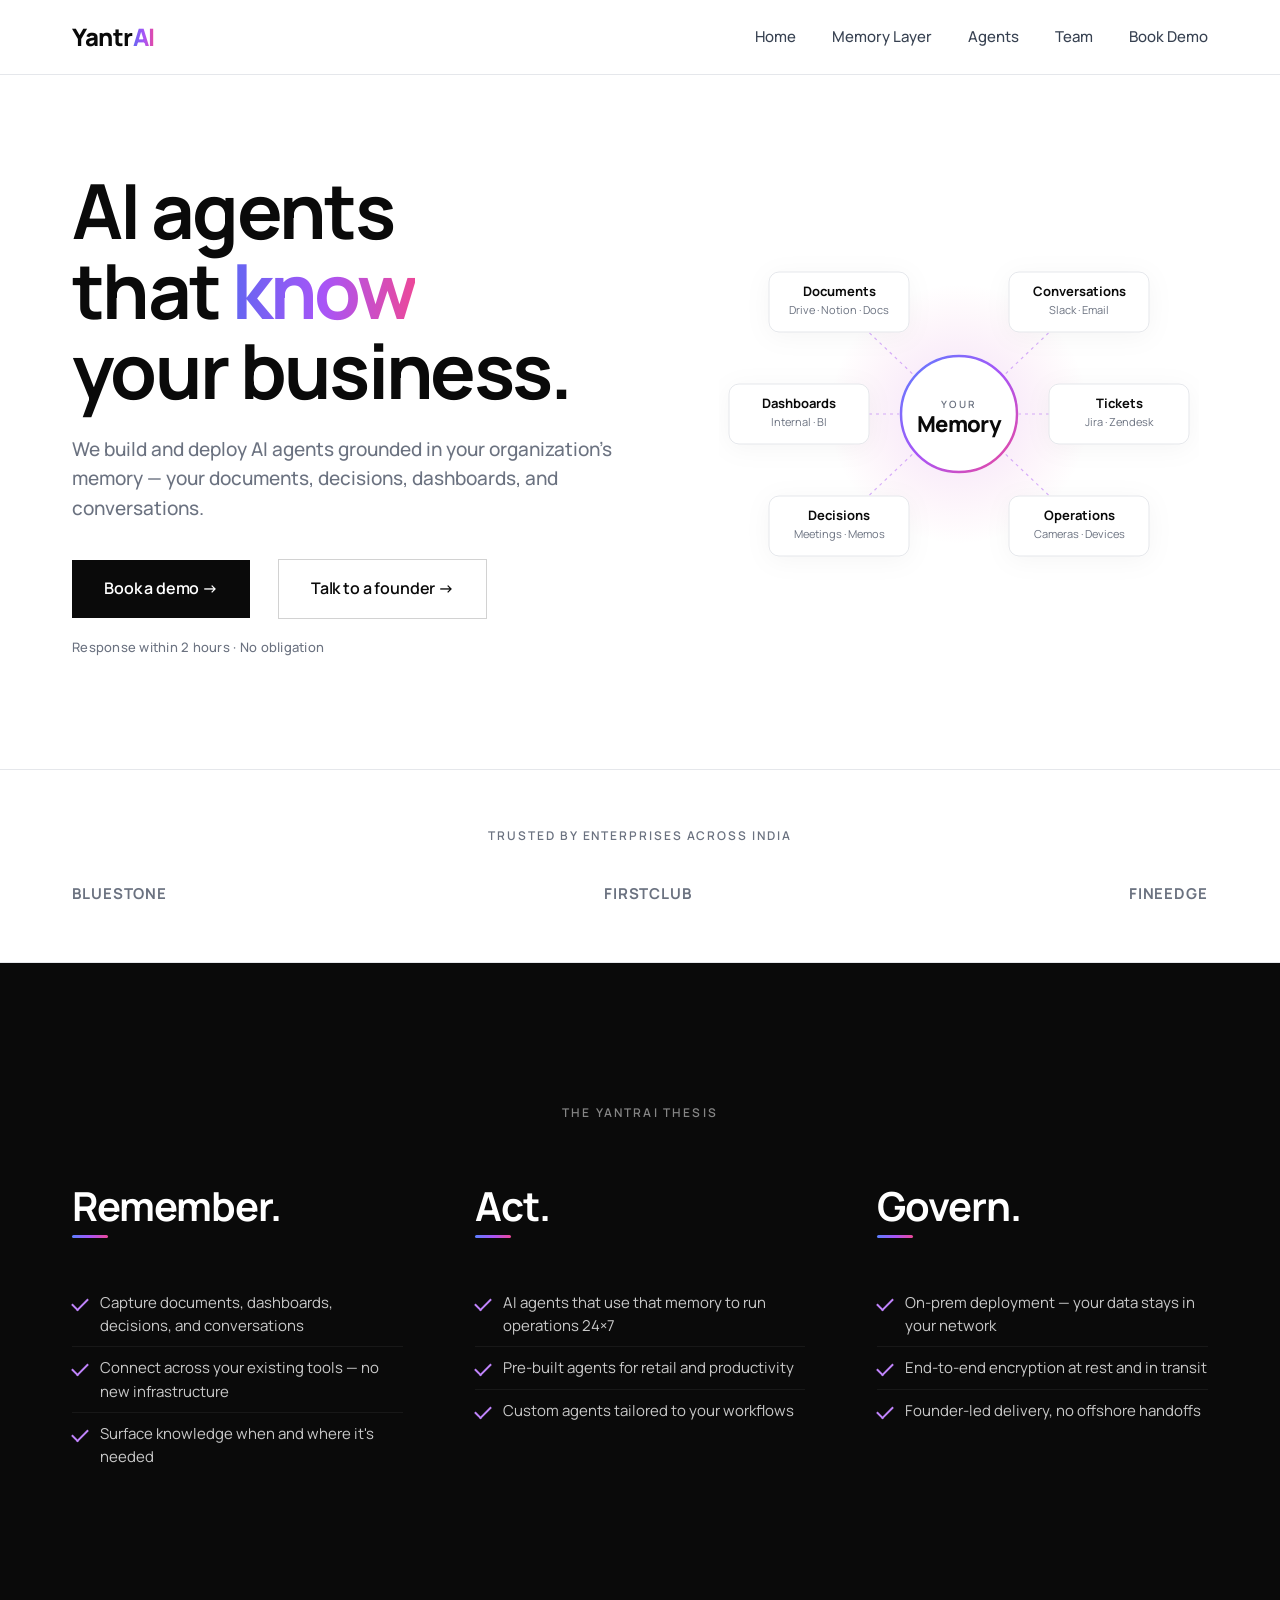
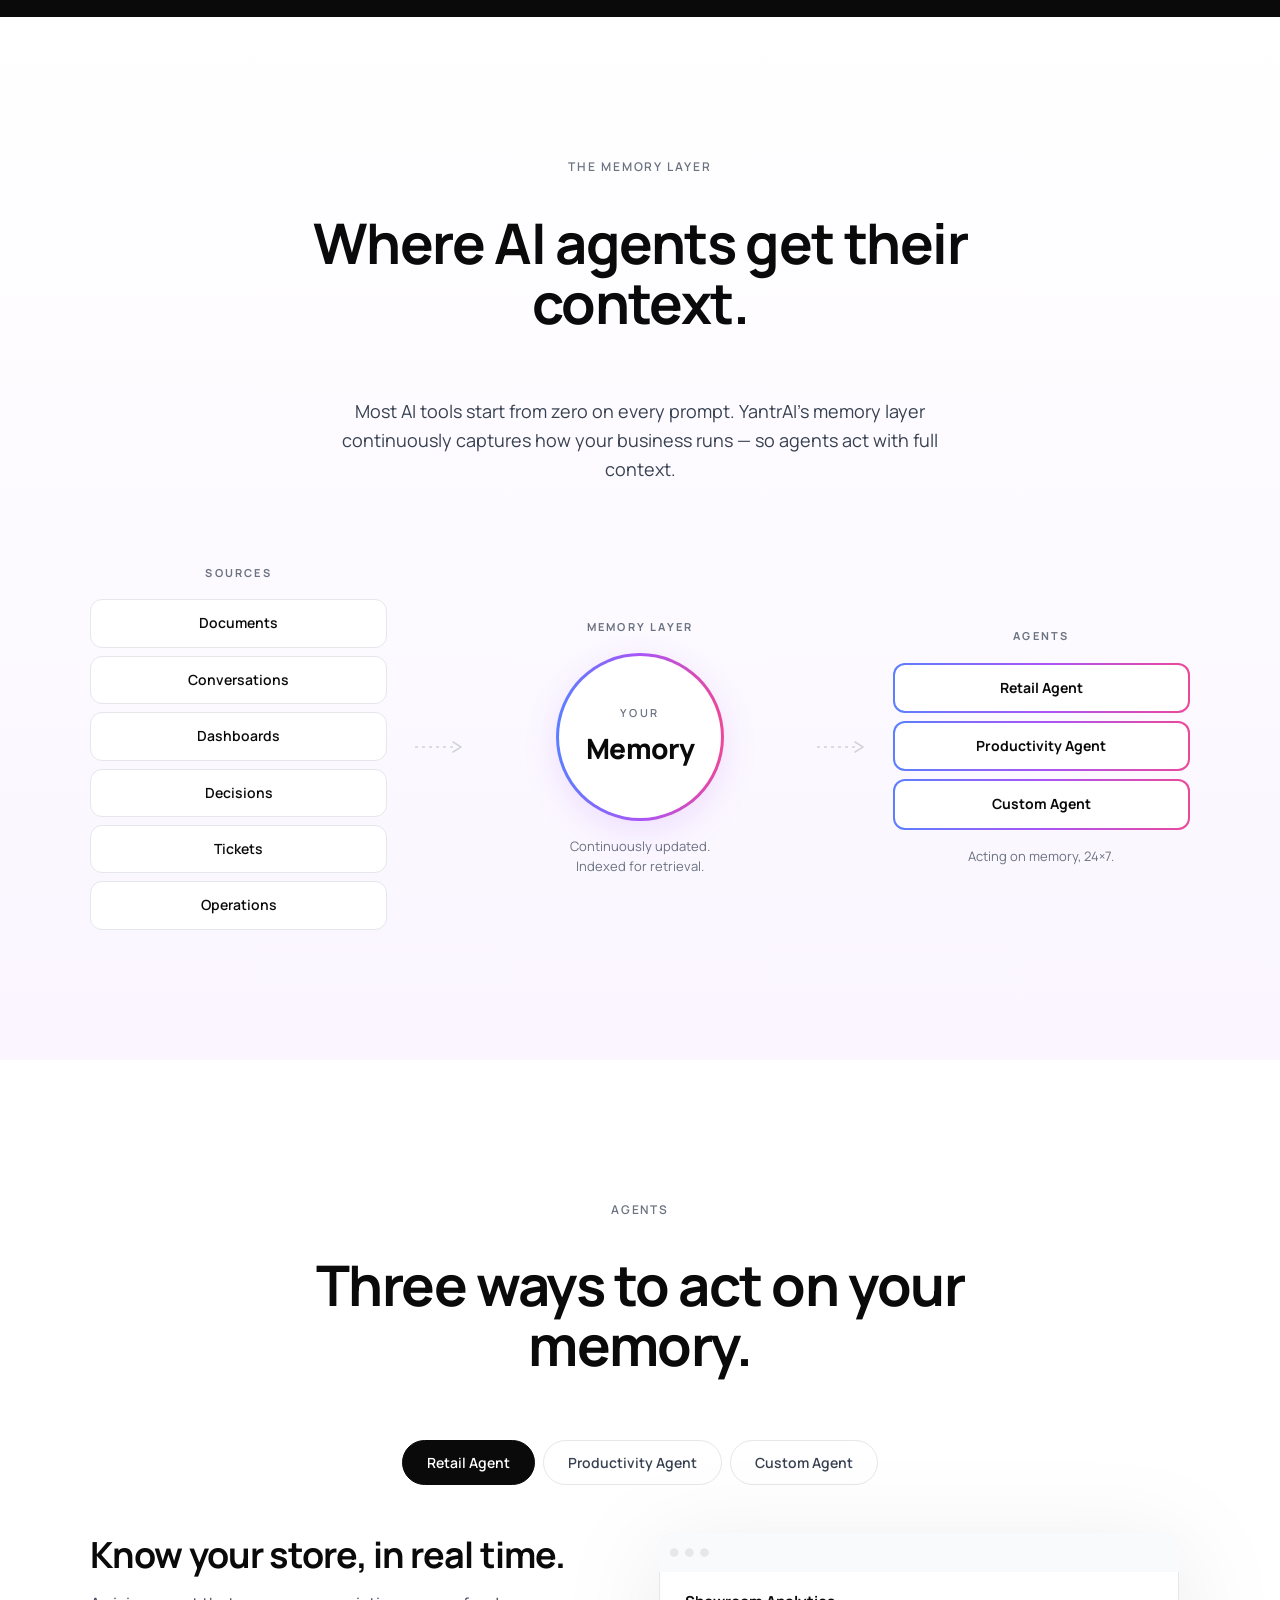
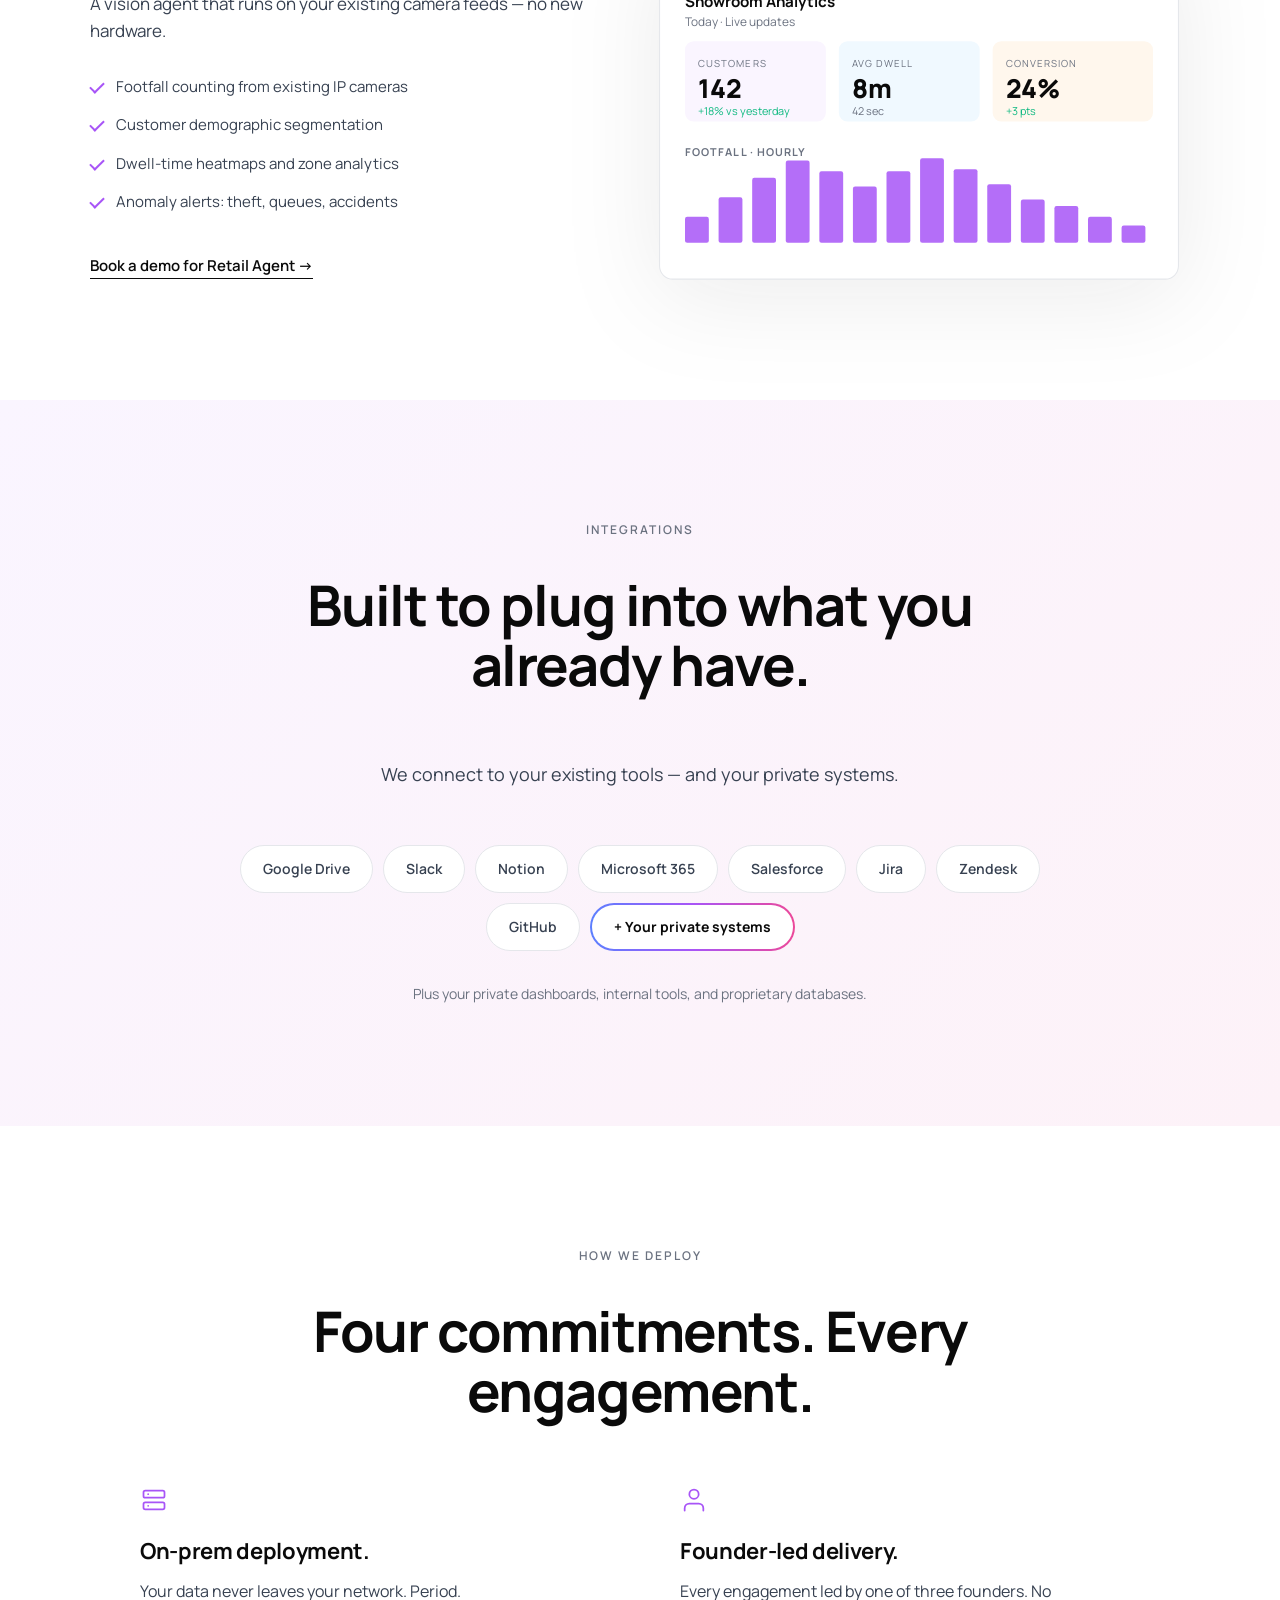
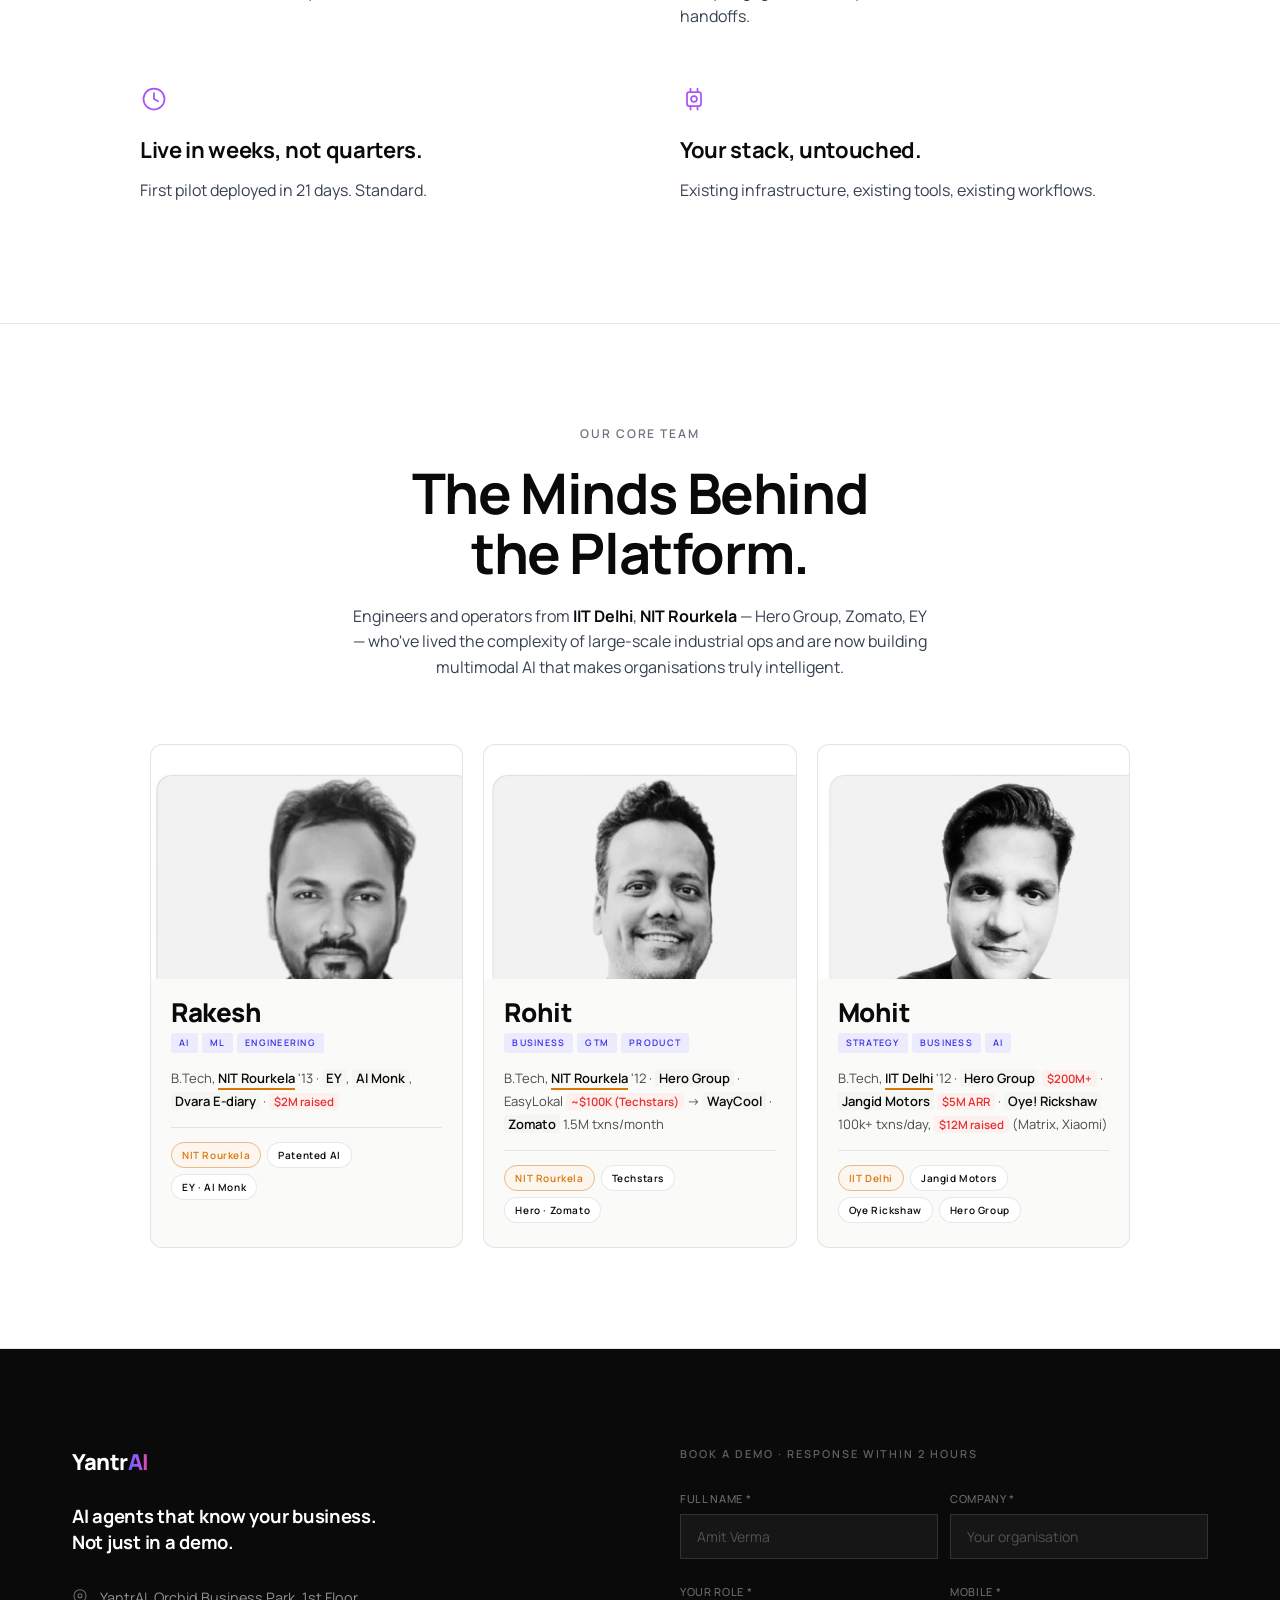
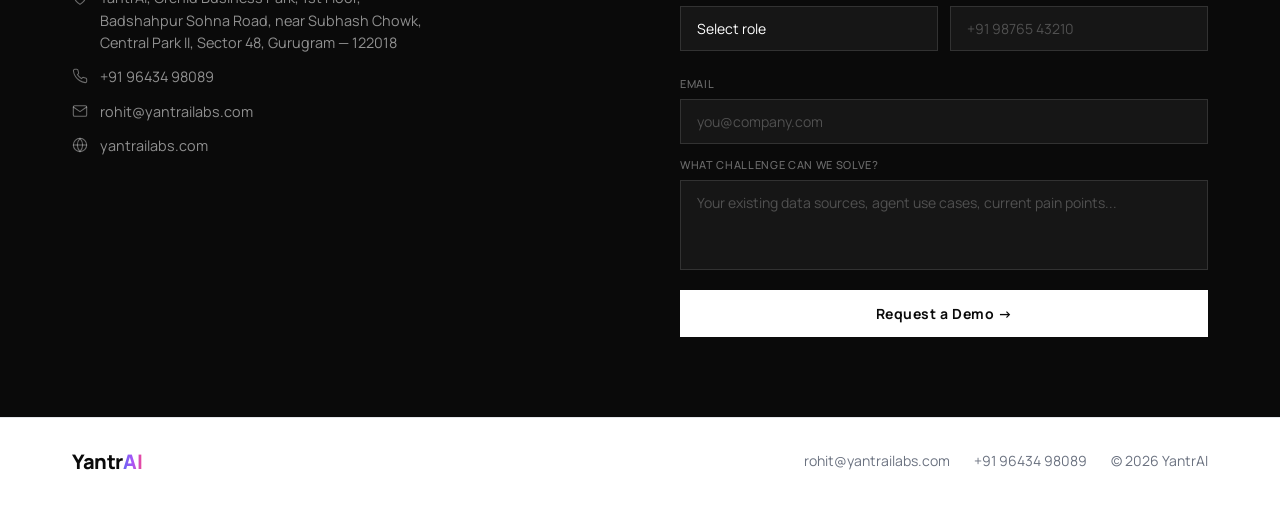
==== commit dc35e04d: "feat: integrate Flask backend to handle demo request form submissions via SMTP email and update site" ====
--- a/index.html
+++ b/index.html
@@ -10,16 +10,21 @@
   <link href="https://fonts.googleapis.com/css2?family=Manrope:wght@400;500;600;700;800&display=swap" rel="stylesheet" />
   <link rel="stylesheet" href="styles.css" />
 </head>
-<body>
+<body id="top">
   <header class="nav">
     <div class="nav-inner">
       <a href="/" class="logo" aria-label="YantrAI home">
         <span>Yantr</span><span class="grad">AI</span>
       </a>
-      <nav class="nav-links">
-        <a href="retail-agent.html">Retail</a>
-        <a href="productivity-agent.html">Productivity</a>
-        <a href="contact.html">Contact</a>
+      <button class="menu-toggle" id="menuToggle" aria-expanded="false" aria-controls="siteMenu" aria-label="Open menu">
+        <span></span><span></span><span></span>
+      </button>
+      <nav class="nav-links" id="siteMenu">
+        <a href="#top">Home</a>
+        <a href="#memory-layer">Memory Layer</a>
+        <a href="#agents">Agents</a>
+        <a href="#team">Team</a>
+        <a href="#book-demo">Book Demo</a>
       </nav>
     </div>
   </header>
@@ -215,7 +220,7 @@
                   <li>Dwell-time heatmaps and zone analytics</li>
                   <li>Anomaly alerts: theft, queues, accidents</li>
                 </ul>
-                <a href="retail-agent.html" class="link-arrow">See the full Retail Agent →</a>
+                <a href="#book-demo" class="link-arrow">Book a demo for Retail Agent →</a>
               </div>
               <div class="tab-visual">
                 <svg viewBox="0 0 480 320" class="agent-mock" xmlns="http://www.w3.org/2000/svg">
@@ -278,7 +283,7 @@
                   <li>Output trend analysis</li>
                   <li>Manager dashboard with team and individual views</li>
                 </ul>
-                <a href="productivity-agent.html" class="link-arrow">See the full Productivity Agent →</a>
+                <a href="#book-demo" class="link-arrow">Book a demo for Productivity Agent →</a>
               </div>
               <div class="tab-visual">
                 <svg viewBox="0 0 480 320" class="agent-mock" xmlns="http://www.w3.org/2000/svg">
@@ -335,7 +340,7 @@
                   <li>Founder-led design and build</li>
                   <li>First working version in 14–21 days</li>
                 </ul>
-                <a href="contact.html" class="link-arrow">Talk to a founder →</a>
+                <a href="#book-demo" class="link-arrow">Talk to a founder →</a>
               </div>
               <div class="tab-visual">
                 <svg viewBox="0 0 480 320" class="agent-mock" xmlns="http://www.w3.org/2000/svg">
--- a/styles.css
+++ b/styles.css
@@ -88,6 +88,25 @@
   display: flex;
   gap: 36px;
 }
+.menu-toggle {
+  display: none;
+  width: 40px;
+  height: 40px;
+  border: 1px solid var(--gray-300);
+  background: #FFFFFF;
+  border-radius: 10px;
+  align-items: center;
+  justify-content: center;
+  flex-direction: column;
+  gap: 4px;
+  cursor: pointer;
+}
+.menu-toggle span {
+  width: 16px;
+  height: 2px;
+  background: var(--black);
+  border-radius: 20px;
+}
 .nav-links a {
   font-size: 15px;
   font-weight: 500;
@@ -96,8 +115,23 @@
 }
 .nav-links a:hover { color: var(--black); }
 @media (max-width: 540px) {
-  .nav-links { gap: 20px; }
-  .nav-links a { font-size: 14px; }
+  .menu-toggle { display: inline-flex; }
+  .nav-links {
+    position: absolute;
+    top: 72px;
+    right: 24px;
+    left: 24px;
+    display: none;
+    flex-direction: column;
+    gap: 14px;
+    padding: 16px;
+    background: rgba(255, 255, 255, 0.98);
+    border: 1px solid var(--gray-300);
+    border-radius: 14px;
+    box-shadow: 0 14px 30px rgba(10, 10, 10, 0.08);
+  }
+  .nav-links.is-open { display: flex; }
+  .nav-links a { font-size: 15px; }
 }
 
 /* Hero */
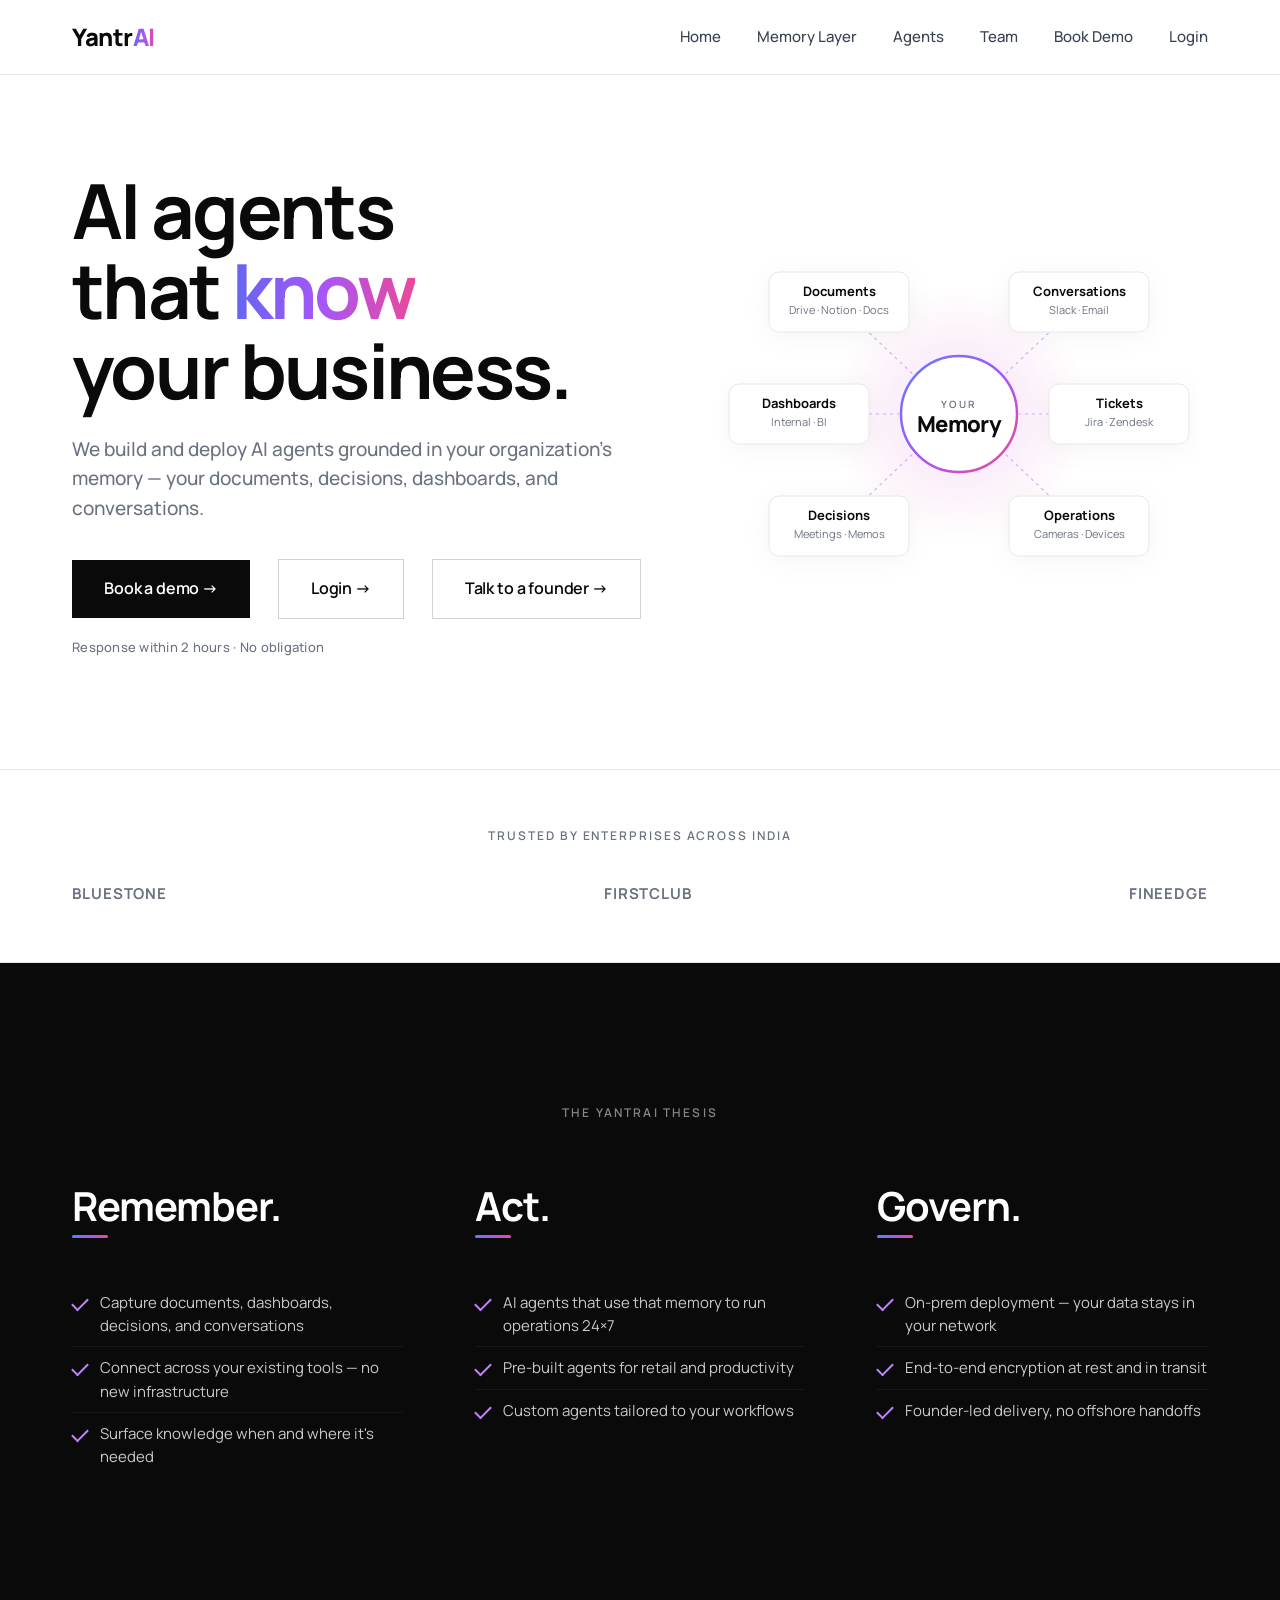
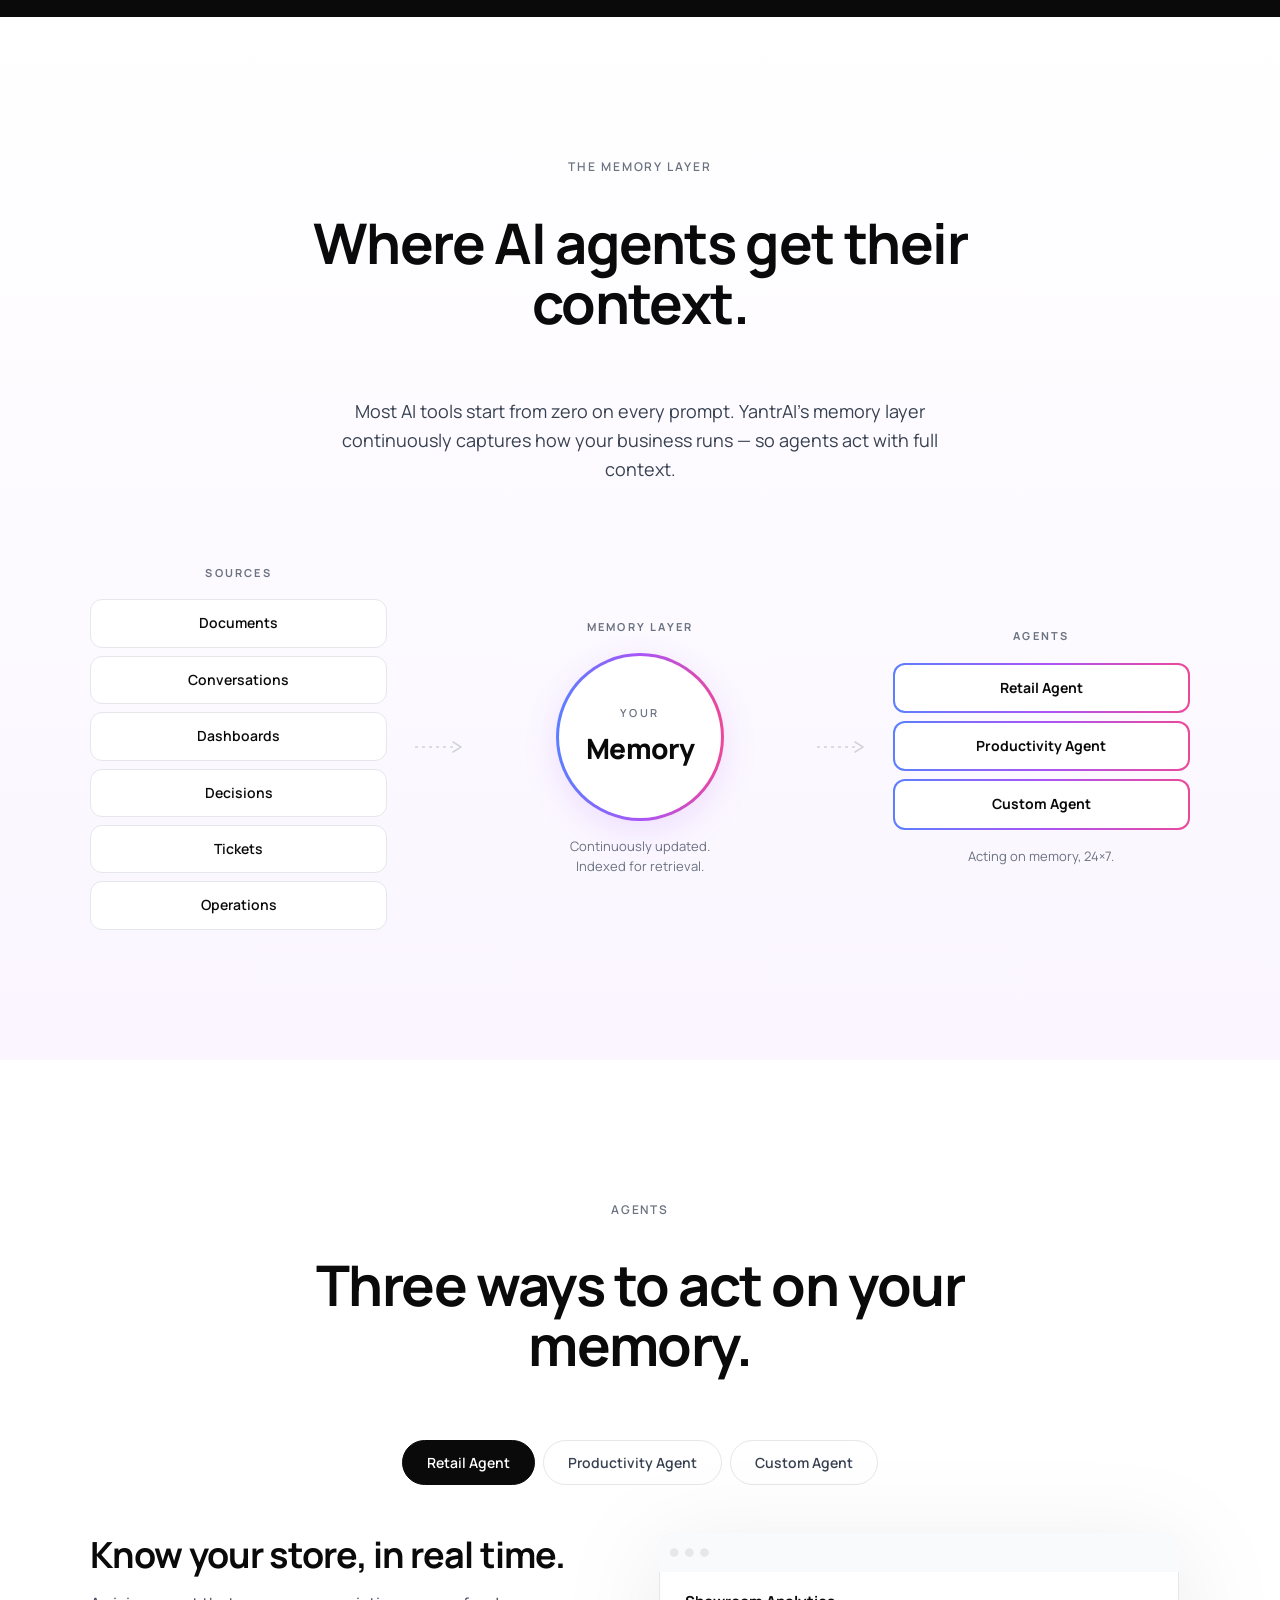
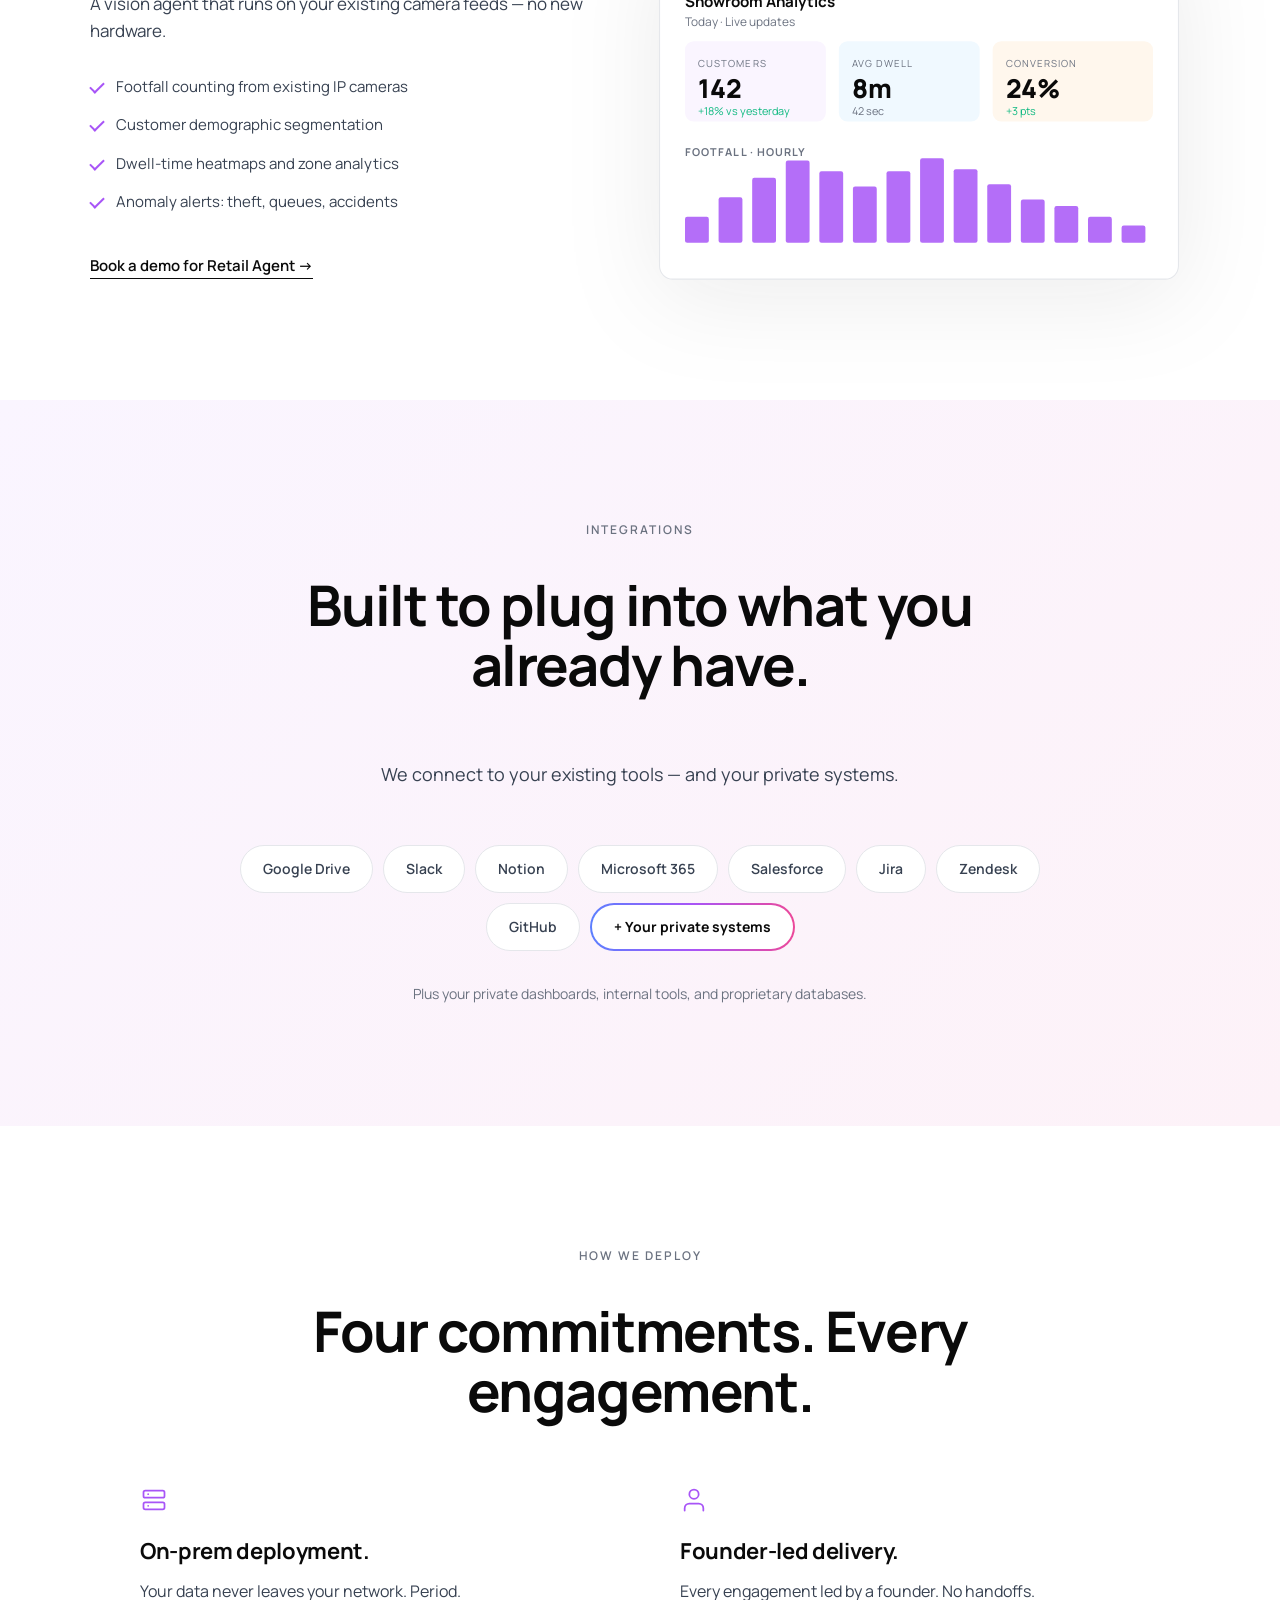
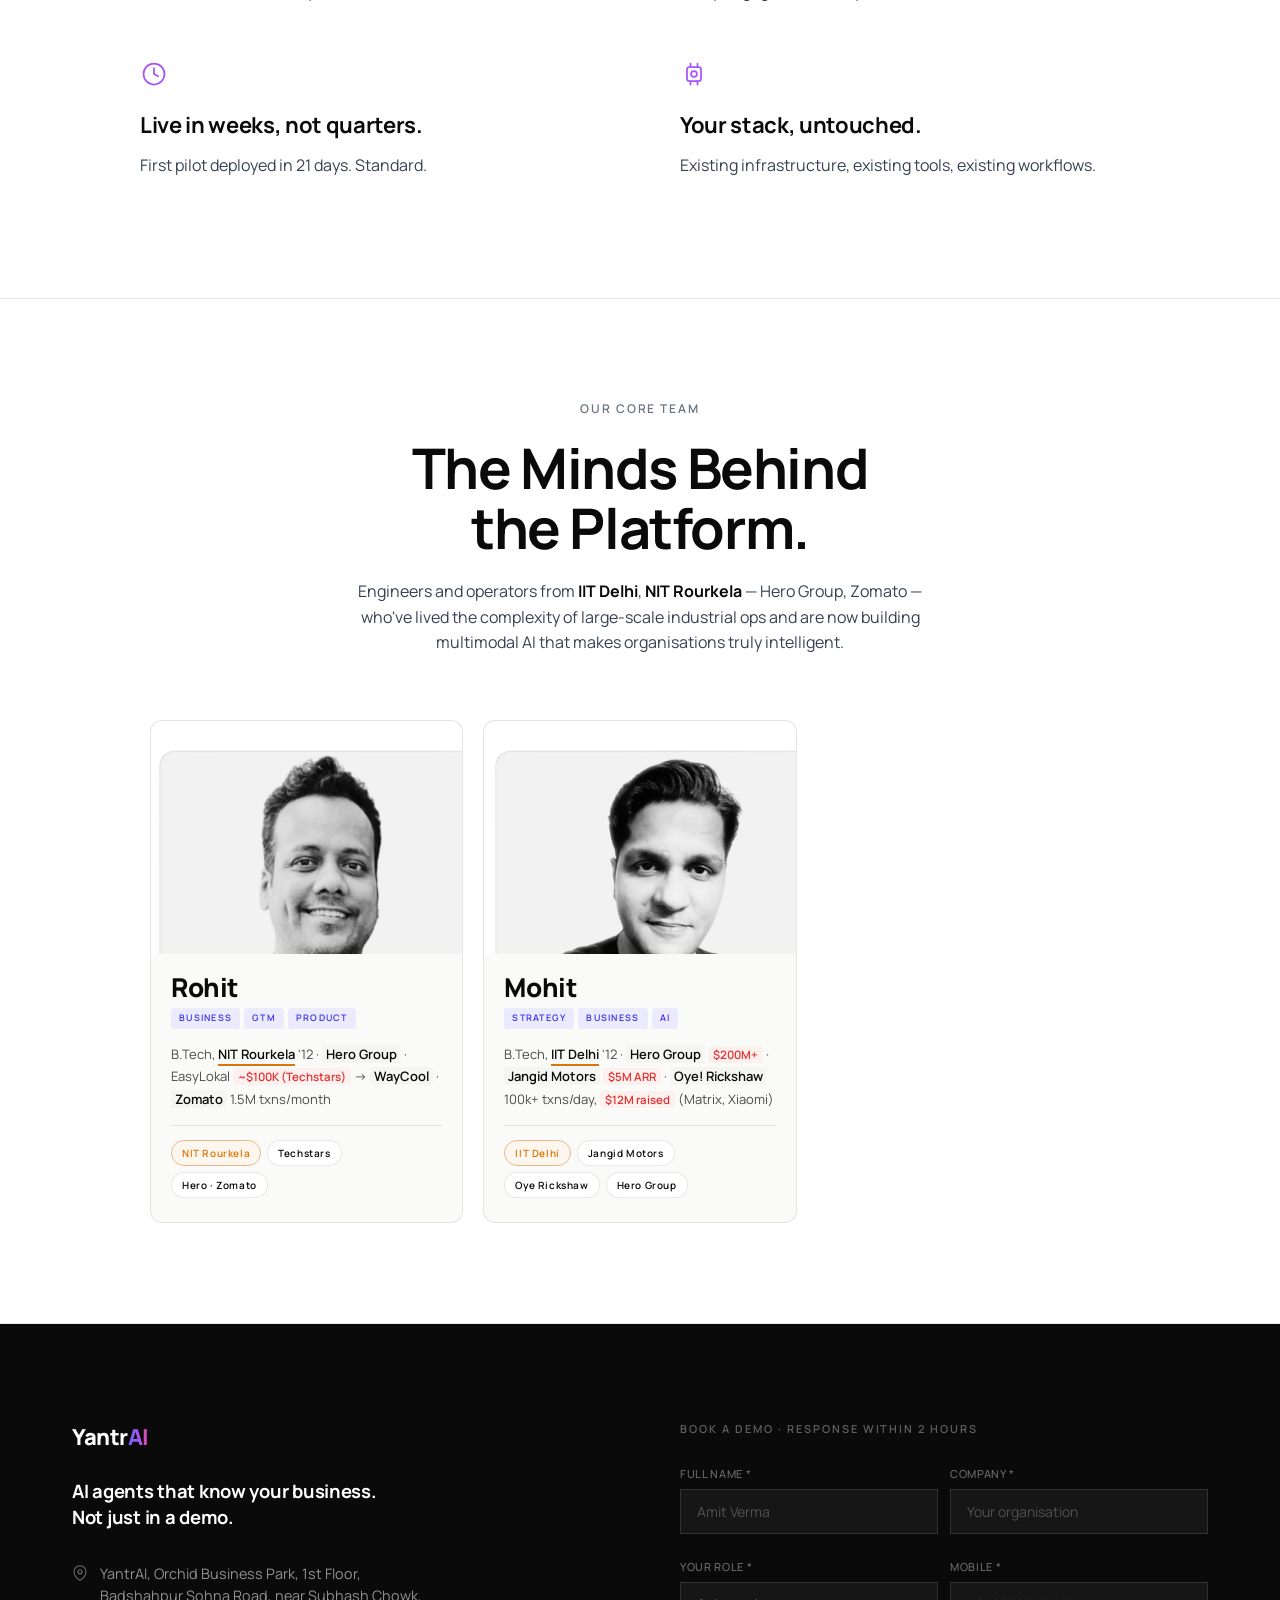
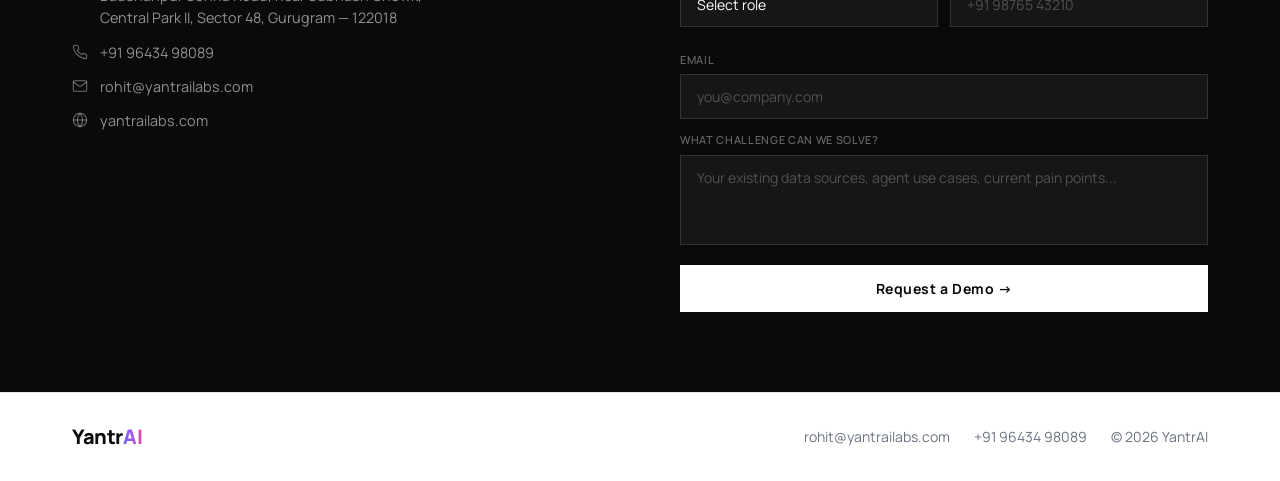
==== commit 932e8816: "Team: remove Rakesh; fold in live Login links (nav + hero) - Remove Rakesh's team card; team is now " ====
--- a/index.html
+++ b/index.html
@@ -25,6 +25,7 @@
         <a href="#agents">Agents</a>
         <a href="#team">Team</a>
         <a href="#book-demo">Book Demo</a>
+        <a href="https://workspace.yantrailabs.com/" class="nav-login">Login</a>
       </nav>
     </div>
   </header>
@@ -37,6 +38,7 @@
           <p class="hero-sub">We build and deploy AI agents grounded in your organization's memory — your documents, decisions, dashboards, and conversations.</p>
           <div class="hero-ctas">
             <a href="#book-demo" class="btn btn-primary">Book a demo →</a>
+            <a href="https://workspace.yantrailabs.com/" class="btn btn-secondary">Login →</a>
             <a href="tel:+919643498089" class="btn btn-secondary">Talk to a founder →</a>
           </div>
           <p class="hero-promise">Response within 2 hours · No obligation</p>
@@ -440,7 +442,7 @@
               </svg>
             </div>
             <h3>Founder-led delivery.</h3>
-            <p>Every engagement led by one of three founders. No handoffs.</p>
+            <p>Every engagement led by a founder. No handoffs.</p>
           </div>
           <div class="commit-card reveal">
             <div class="commit-icon" aria-hidden="true">
@@ -472,31 +474,9 @@
         <div class="team-header-block reveal">
           <p class="eyebrow centered">Our Core Team</p>
           <h2 class="section-h centered">The Minds Behind<br />the Platform.</h2>
-          <p class="section-sub team-sub">Engineers and operators from <strong>IIT Delhi</strong>, <strong>NIT Rourkela</strong> — Hero Group, Zomato, EY — who've lived the complexity of large-scale industrial ops and are now building multimodal AI that makes organisations truly intelligent.</p>
+          <p class="section-sub team-sub">Engineers and operators from <strong>IIT Delhi</strong>, <strong>NIT Rourkela</strong> — Hero Group, Zomato — who've lived the complexity of large-scale industrial ops and are now building multimodal AI that makes organisations truly intelligent.</p>
         </div>
         <div class="team-cards">
-          <div class="tc reveal">
-            <div class="tc-photo">
-              <img src="assets/team/rakesh.png" alt="Rakesh — Co-founder, YantrAI" />
-            </div>
-            <div class="tc-body">
-              <div class="tc-name">Rakesh</div>
-              <div class="tc-tags">
-                <span class="tc-tag">AI</span>
-                <span class="tc-tag">ML</span>
-                <span class="tc-tag">Engineering</span>
-              </div>
-              <p class="tc-bio">
-                B.Tech, <span class="hl-college">NIT Rourkela</span> '13 · <span class="hl-company">EY</span>, <span class="hl-company">AI Monk</span>, <span class="hl-company">Dvara E-diary</span> · <span class="metric">$2M raised</span>
-              </p>
-              <div class="tc-creds">
-                <span class="tc-cred amber">NIT Rourkela</span>
-                <span class="tc-cred">Patented AI</span>
-                <span class="tc-cred">EY · AI Monk</span>
-              </div>
-            </div>
-          </div>
-
           <div class="tc reveal">
             <div class="tc-photo">
               <img src="assets/team/rohit.png" alt="Rohit — Co-founder, YantrAI" />
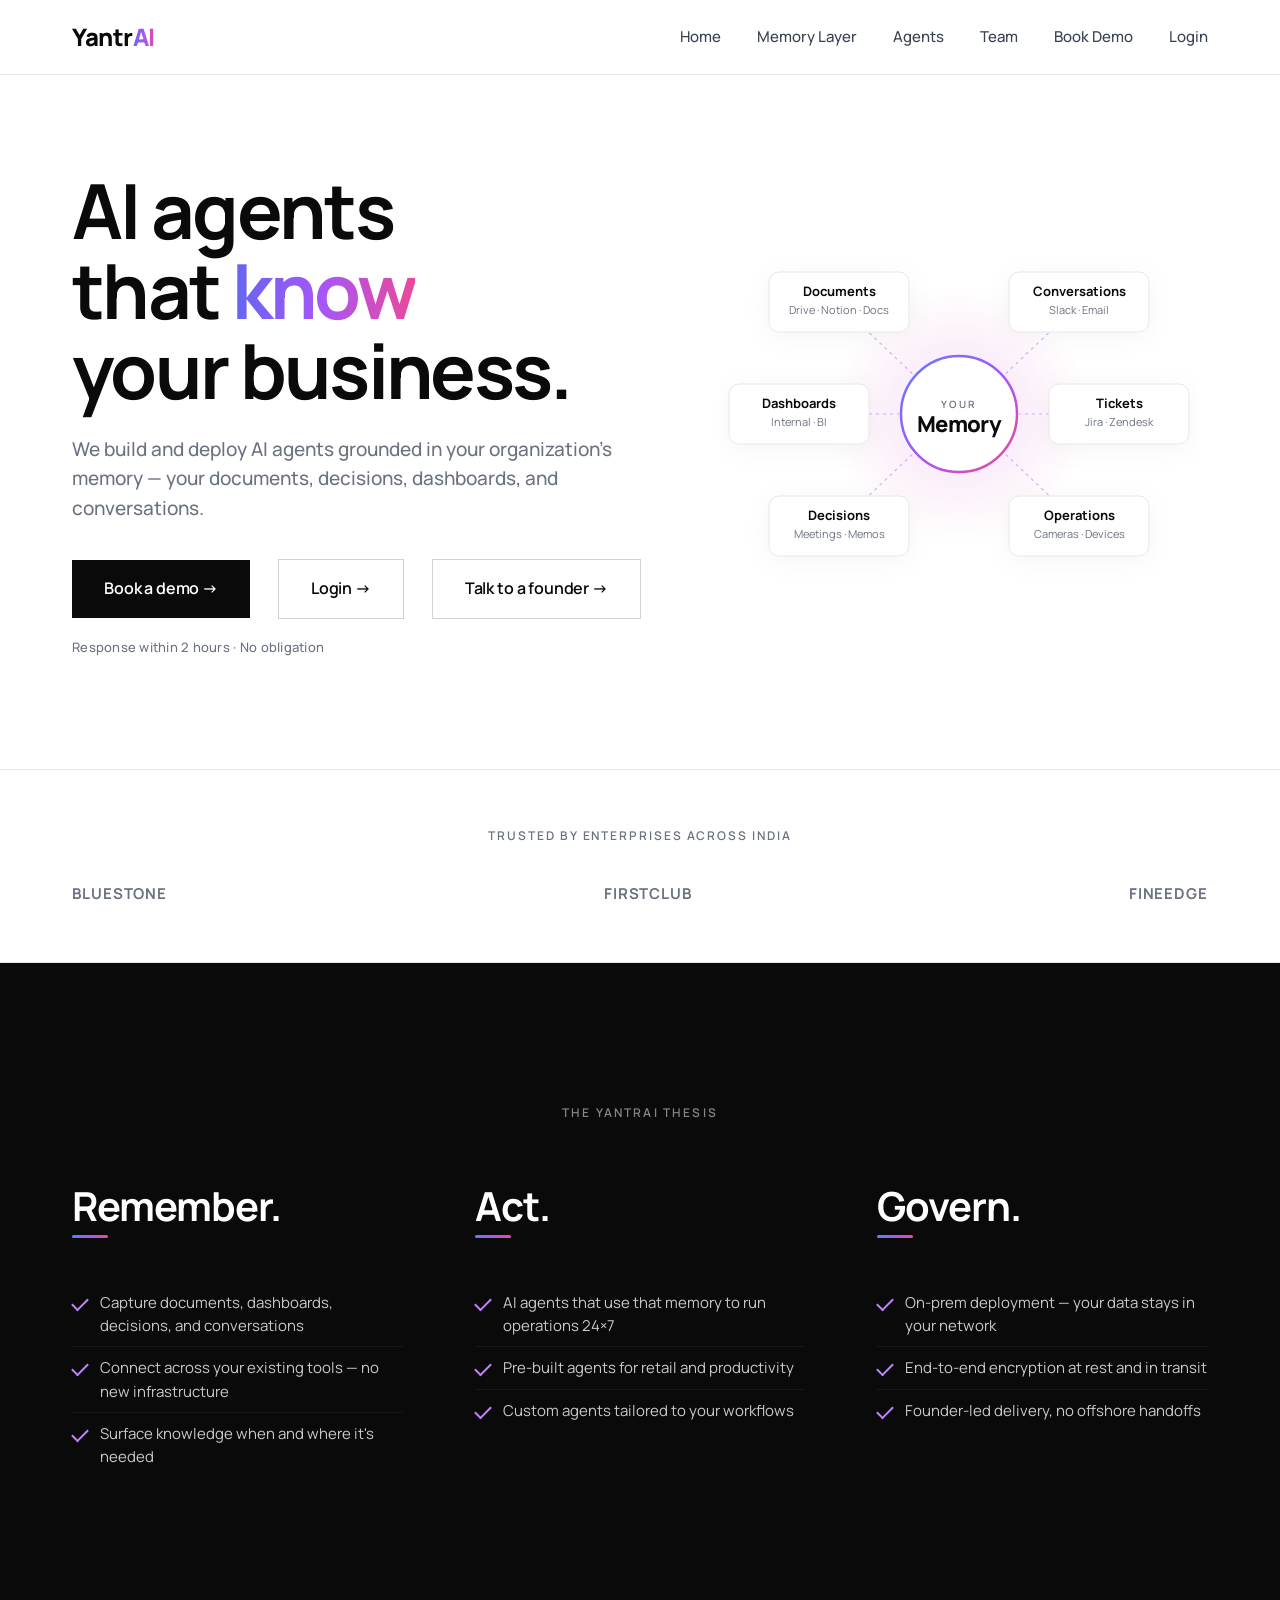
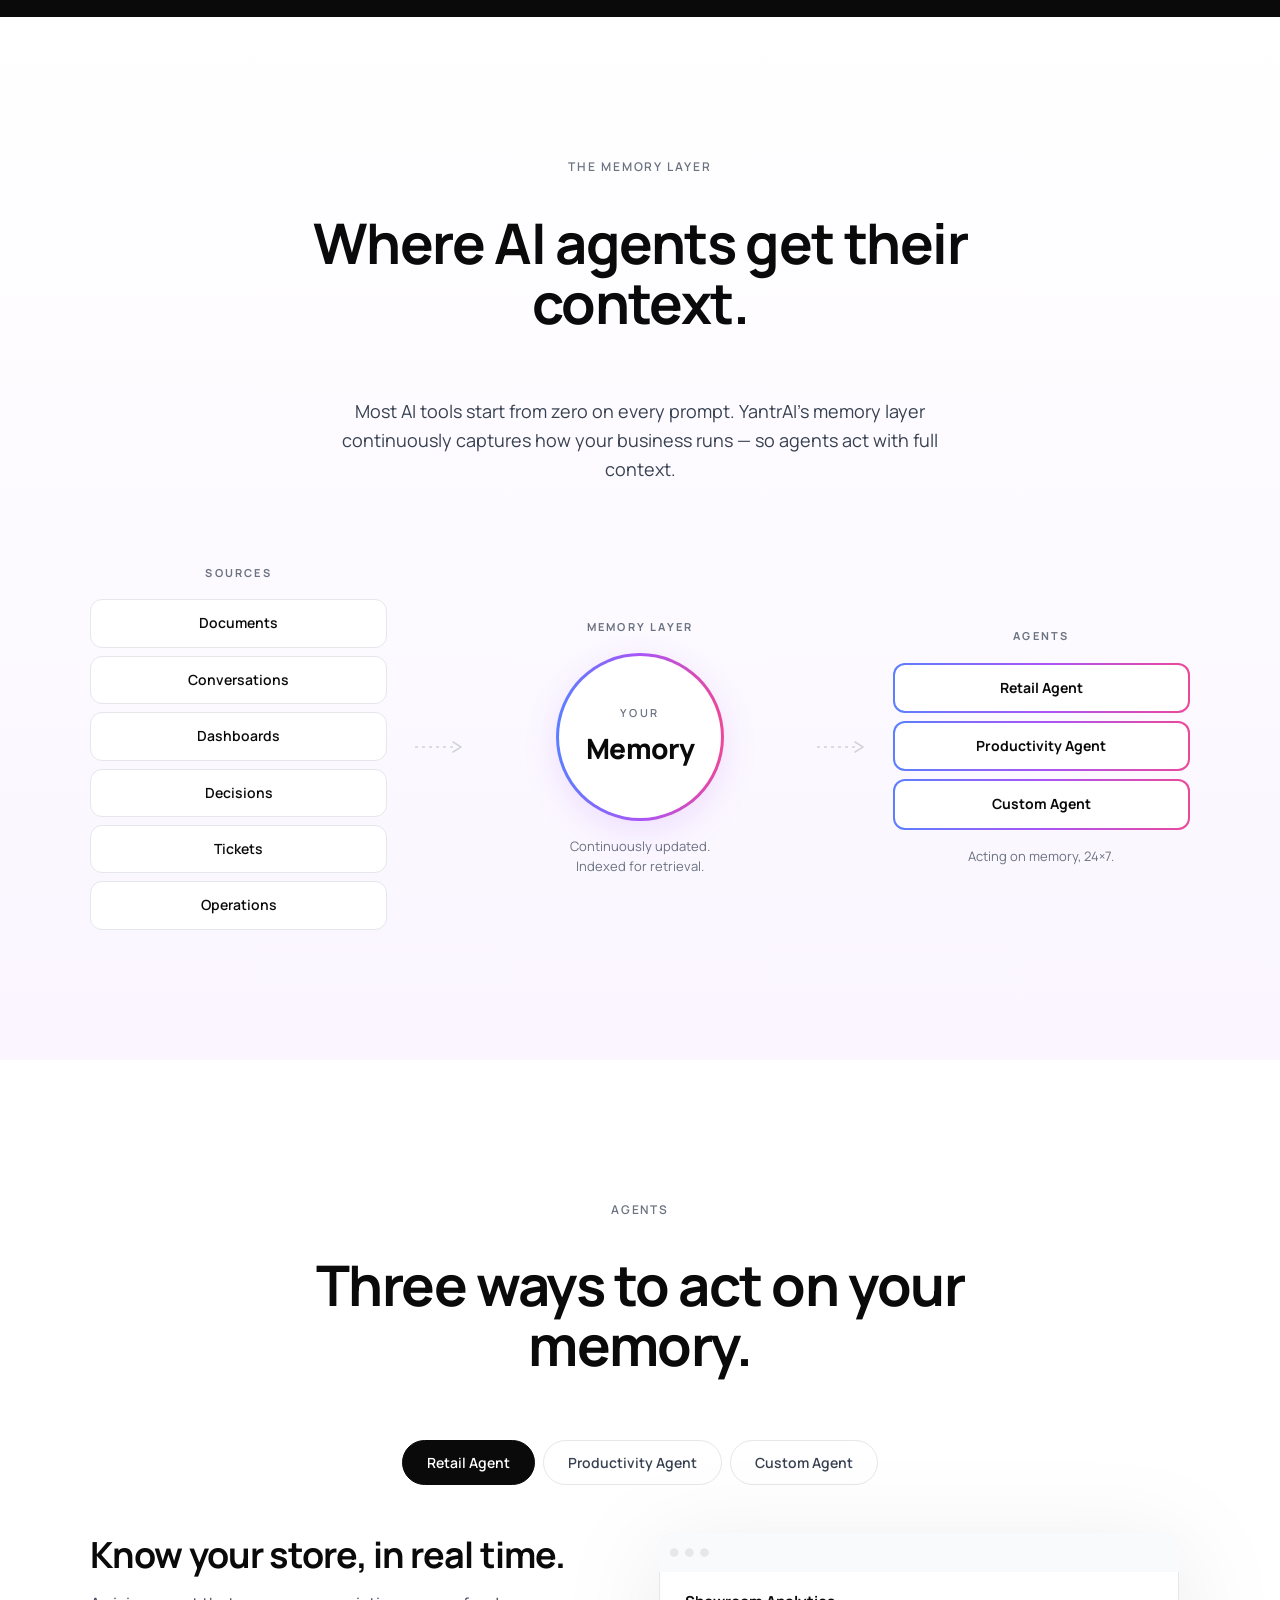
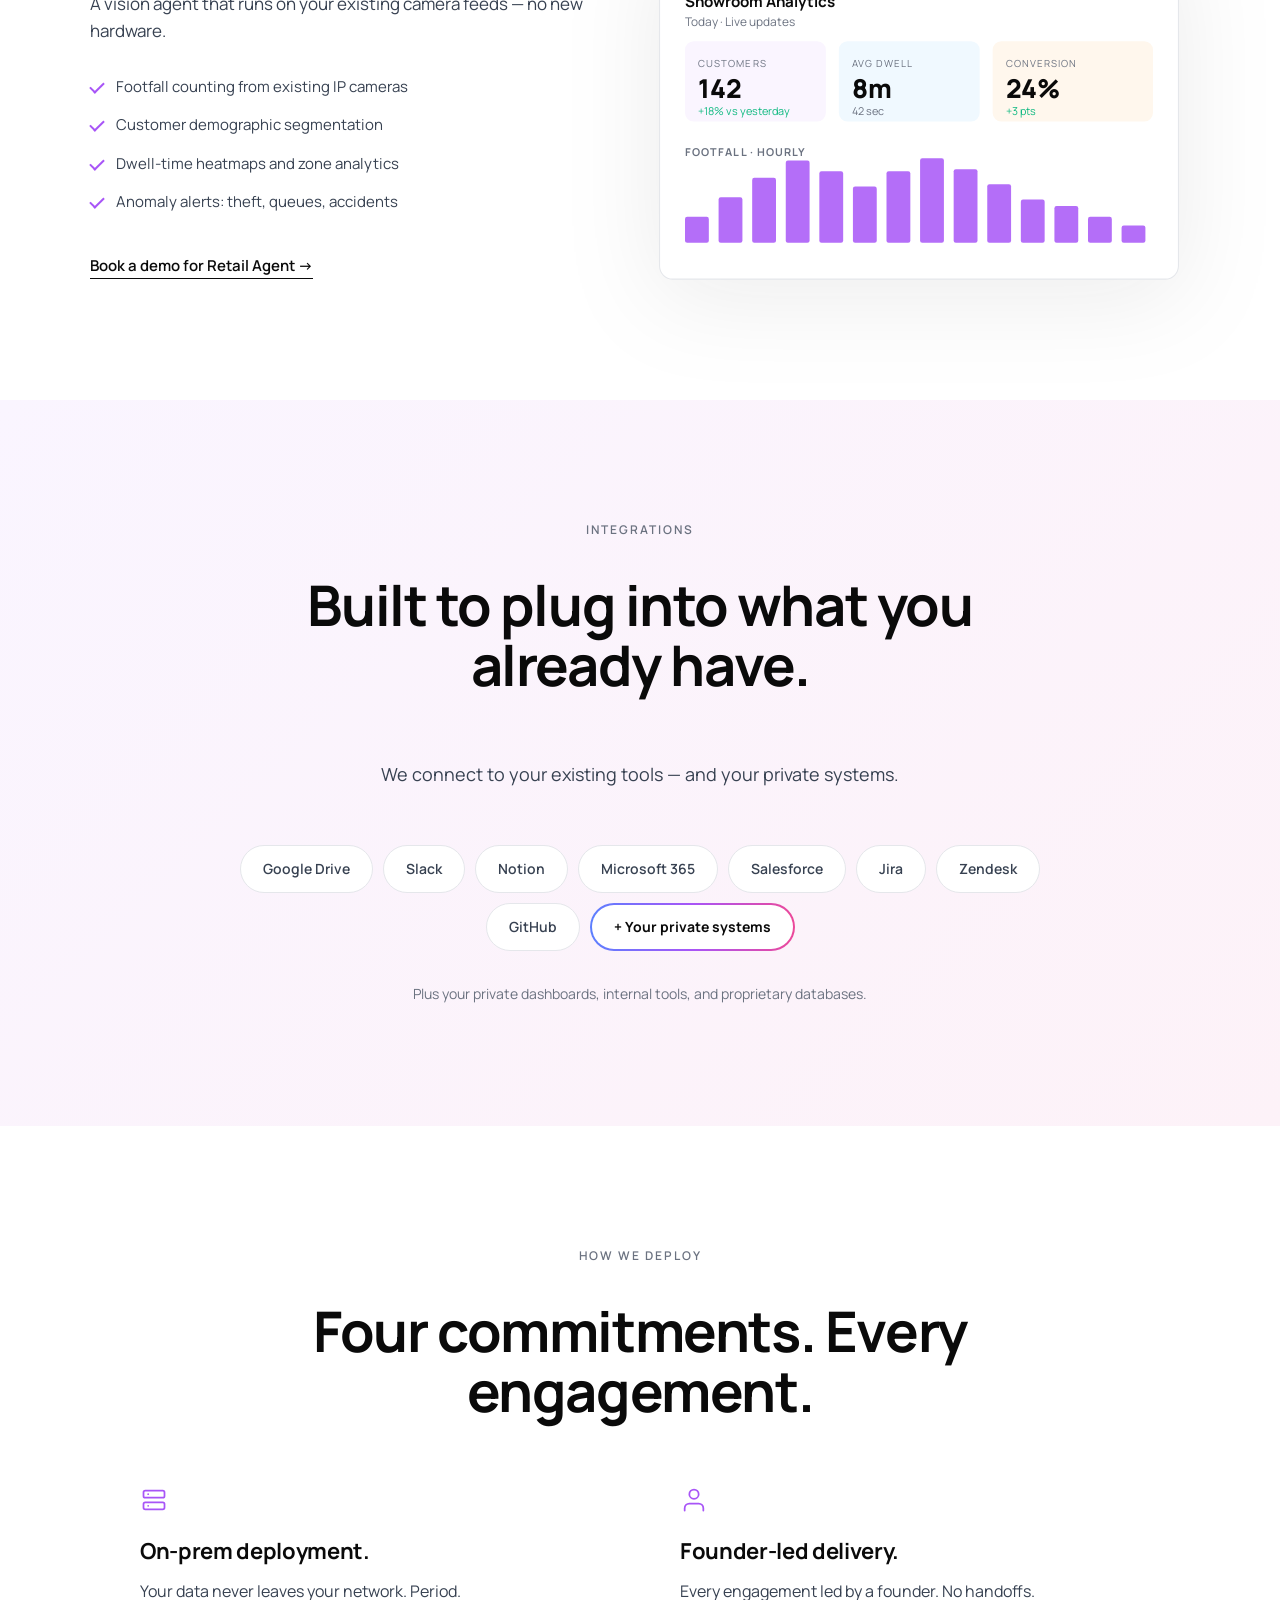
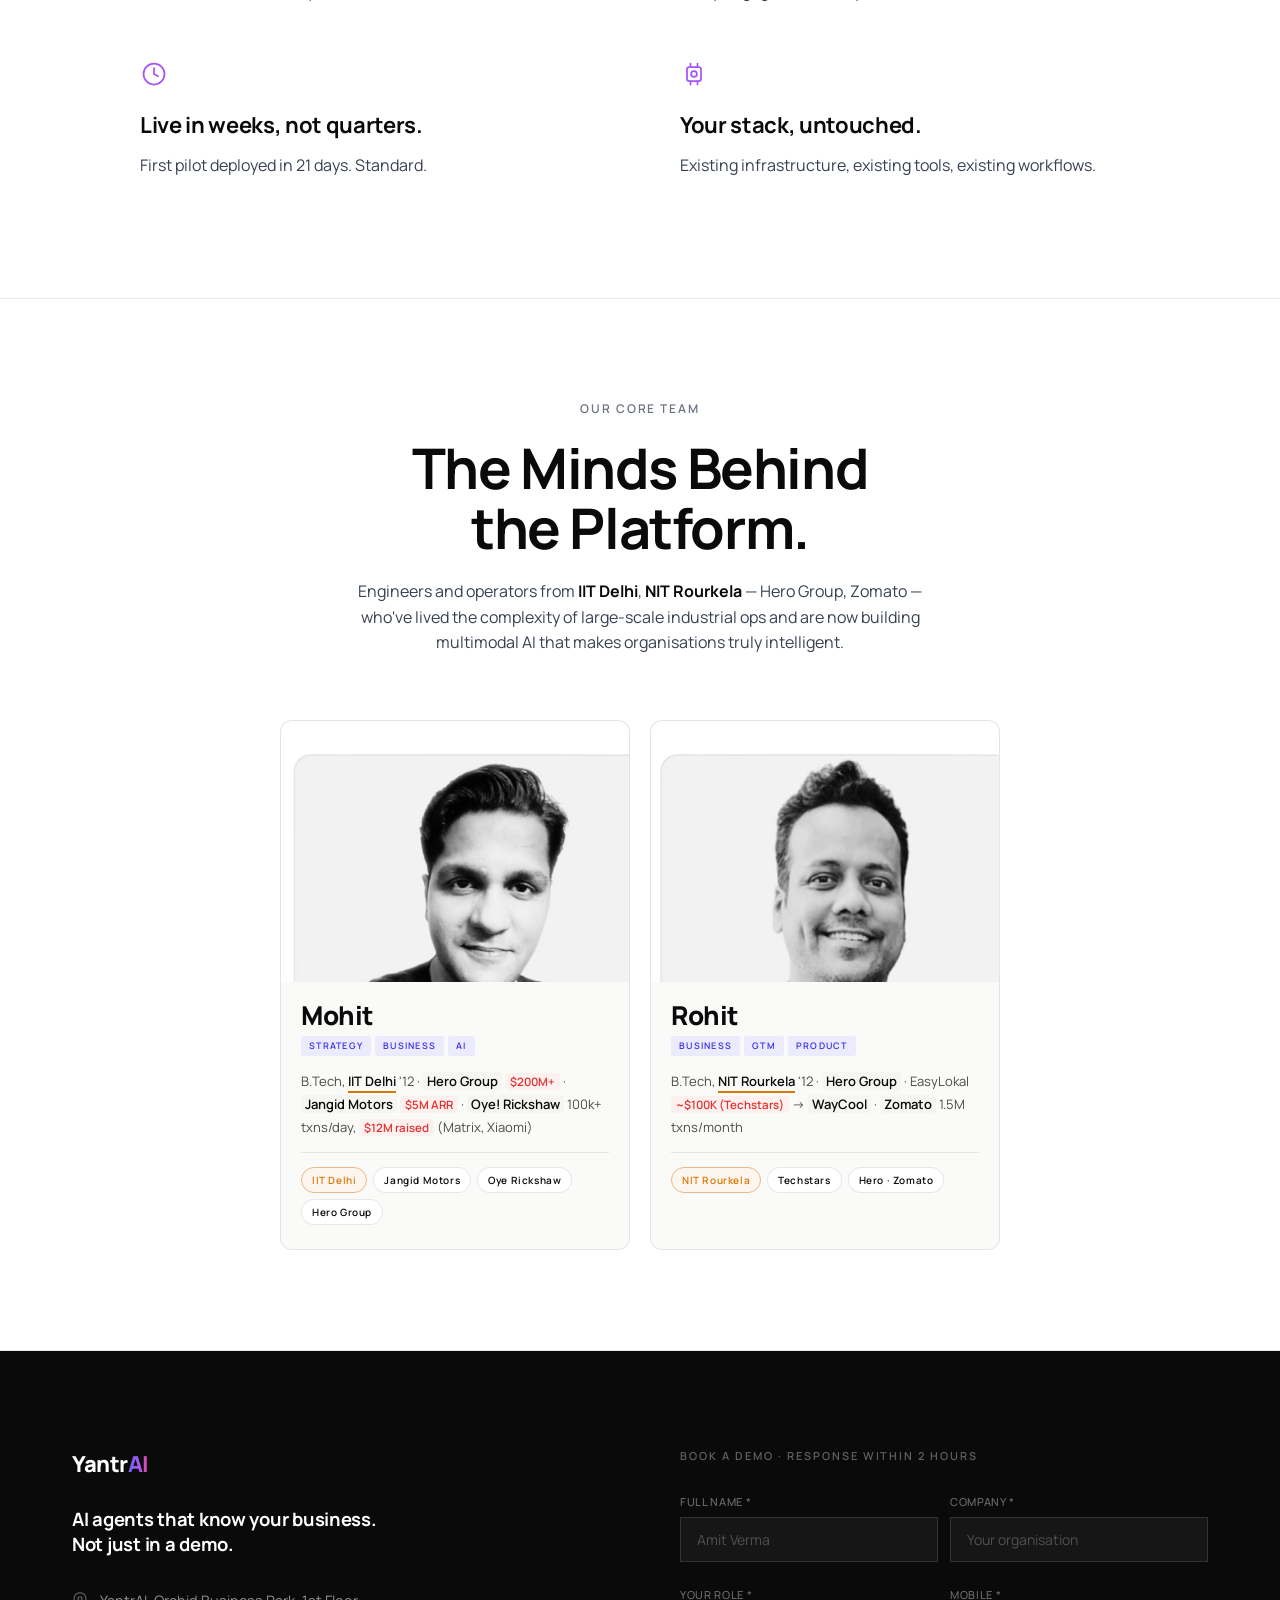
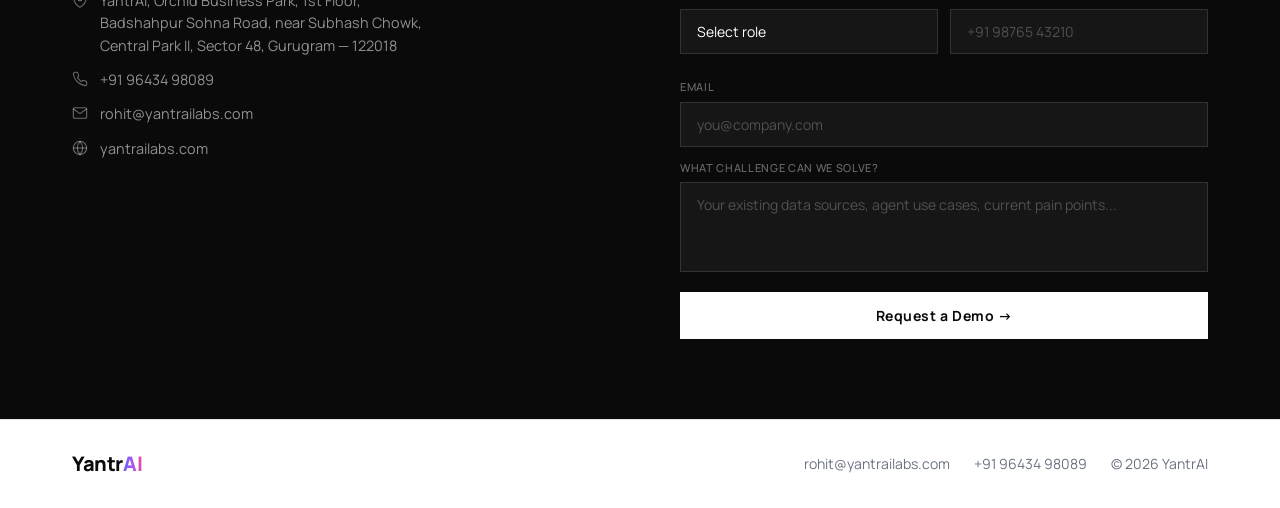
==== commit fc43c8fd: "Team: Mohit first, centered symmetric 2-card grid Co-Authored-By: Claude Fable 5 <noreply@anthropic." ====
--- a/index.html
+++ b/index.html
@@ -479,28 +479,6 @@
         <div class="team-cards">
           <div class="tc reveal">
             <div class="tc-photo">
-              <img src="assets/team/rohit.png" alt="Rohit — Co-founder, YantrAI" />
-            </div>
-            <div class="tc-body">
-              <div class="tc-name">Rohit</div>
-              <div class="tc-tags">
-                <span class="tc-tag">Business</span>
-                <span class="tc-tag">GTM</span>
-                <span class="tc-tag">Product</span>
-              </div>
-              <p class="tc-bio">
-                B.Tech, <span class="hl-college">NIT Rourkela</span> '12 · <span class="hl-company">Hero Group</span> · EasyLokal <span class="metric">~$100K (Techstars)</span> → <span class="hl-company">WayCool</span> · <span class="hl-company">Zomato</span> 1.5M txns/month
-              </p>
-              <div class="tc-creds">
-                <span class="tc-cred amber">NIT Rourkela</span>
-                <span class="tc-cred">Techstars</span>
-                <span class="tc-cred">Hero · Zomato</span>
-              </div>
-            </div>
-          </div>
-
-          <div class="tc reveal">
-            <div class="tc-photo">
               <img src="assets/team/mohit.png" alt="Mohit — Co-founder, YantrAI" />
             </div>
             <div class="tc-body">
@@ -518,6 +496,28 @@
                 <span class="tc-cred">Jangid Motors</span>
                 <span class="tc-cred">Oye Rickshaw</span>
                 <span class="tc-cred">Hero Group</span>
+              </div>
+            </div>
+          </div>
+
+          <div class="tc reveal">
+            <div class="tc-photo">
+              <img src="assets/team/rohit.png" alt="Rohit — Co-founder, YantrAI" />
+            </div>
+            <div class="tc-body">
+              <div class="tc-name">Rohit</div>
+              <div class="tc-tags">
+                <span class="tc-tag">Business</span>
+                <span class="tc-tag">GTM</span>
+                <span class="tc-tag">Product</span>
+              </div>
+              <p class="tc-bio">
+                B.Tech, <span class="hl-college">NIT Rourkela</span> '12 · <span class="hl-company">Hero Group</span> · EasyLokal <span class="metric">~$100K (Techstars)</span> → <span class="hl-company">WayCool</span> · <span class="hl-company">Zomato</span> 1.5M txns/month
+              </p>
+              <div class="tc-creds">
+                <span class="tc-cred amber">NIT Rourkela</span>
+                <span class="tc-cred">Techstars</span>
+                <span class="tc-cred">Hero · Zomato</span>
               </div>
             </div>
           </div>
--- a/styles.css
+++ b/styles.css
@@ -878,8 +878,10 @@
 .team-sub strong { color: var(--black); font-weight: 700; }
 .team-cards {
   display: grid;
-  grid-template-columns: repeat(3, 1fr);
+  grid-template-columns: repeat(2, 1fr);
   gap: 20px;
+  max-width: 720px;
+  margin: 0 auto;
 }
 @media (max-width: 768px) {
   .team-cards { grid-template-columns: 1fr; gap: 16px; }
